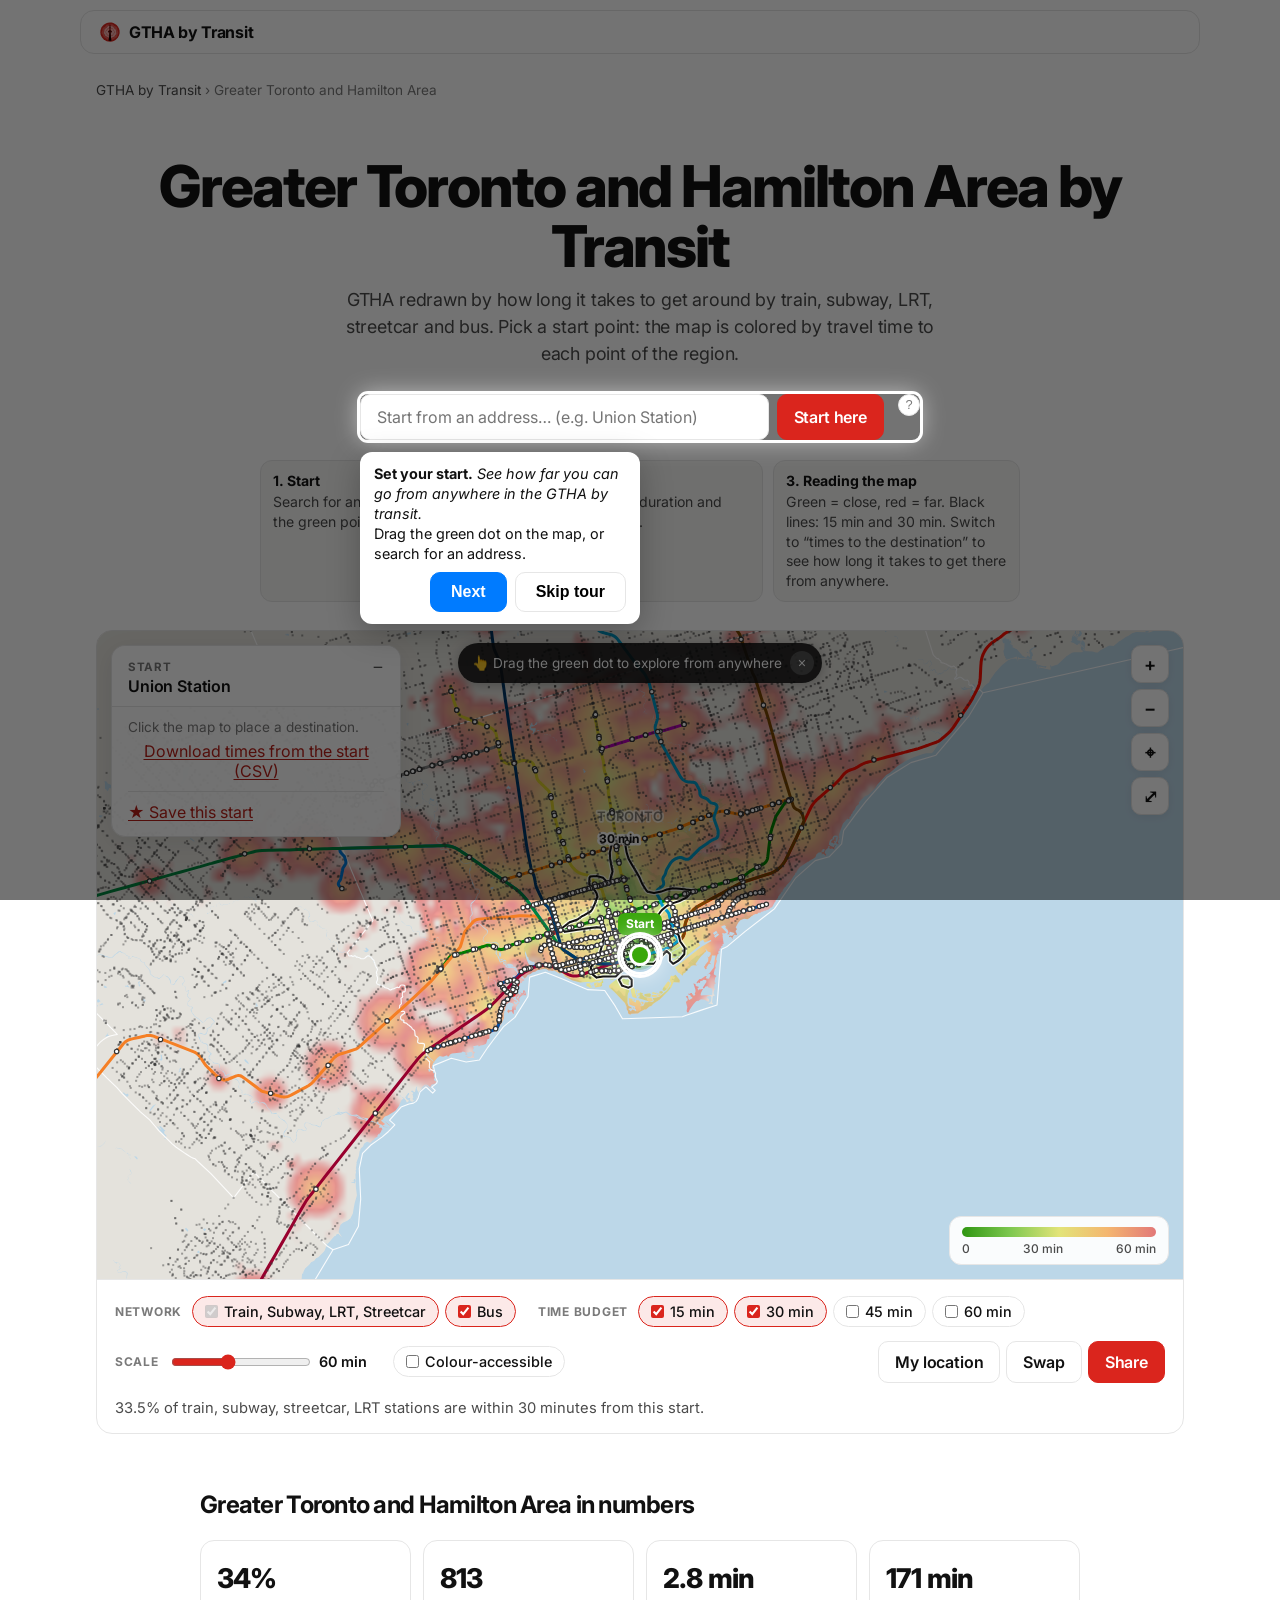
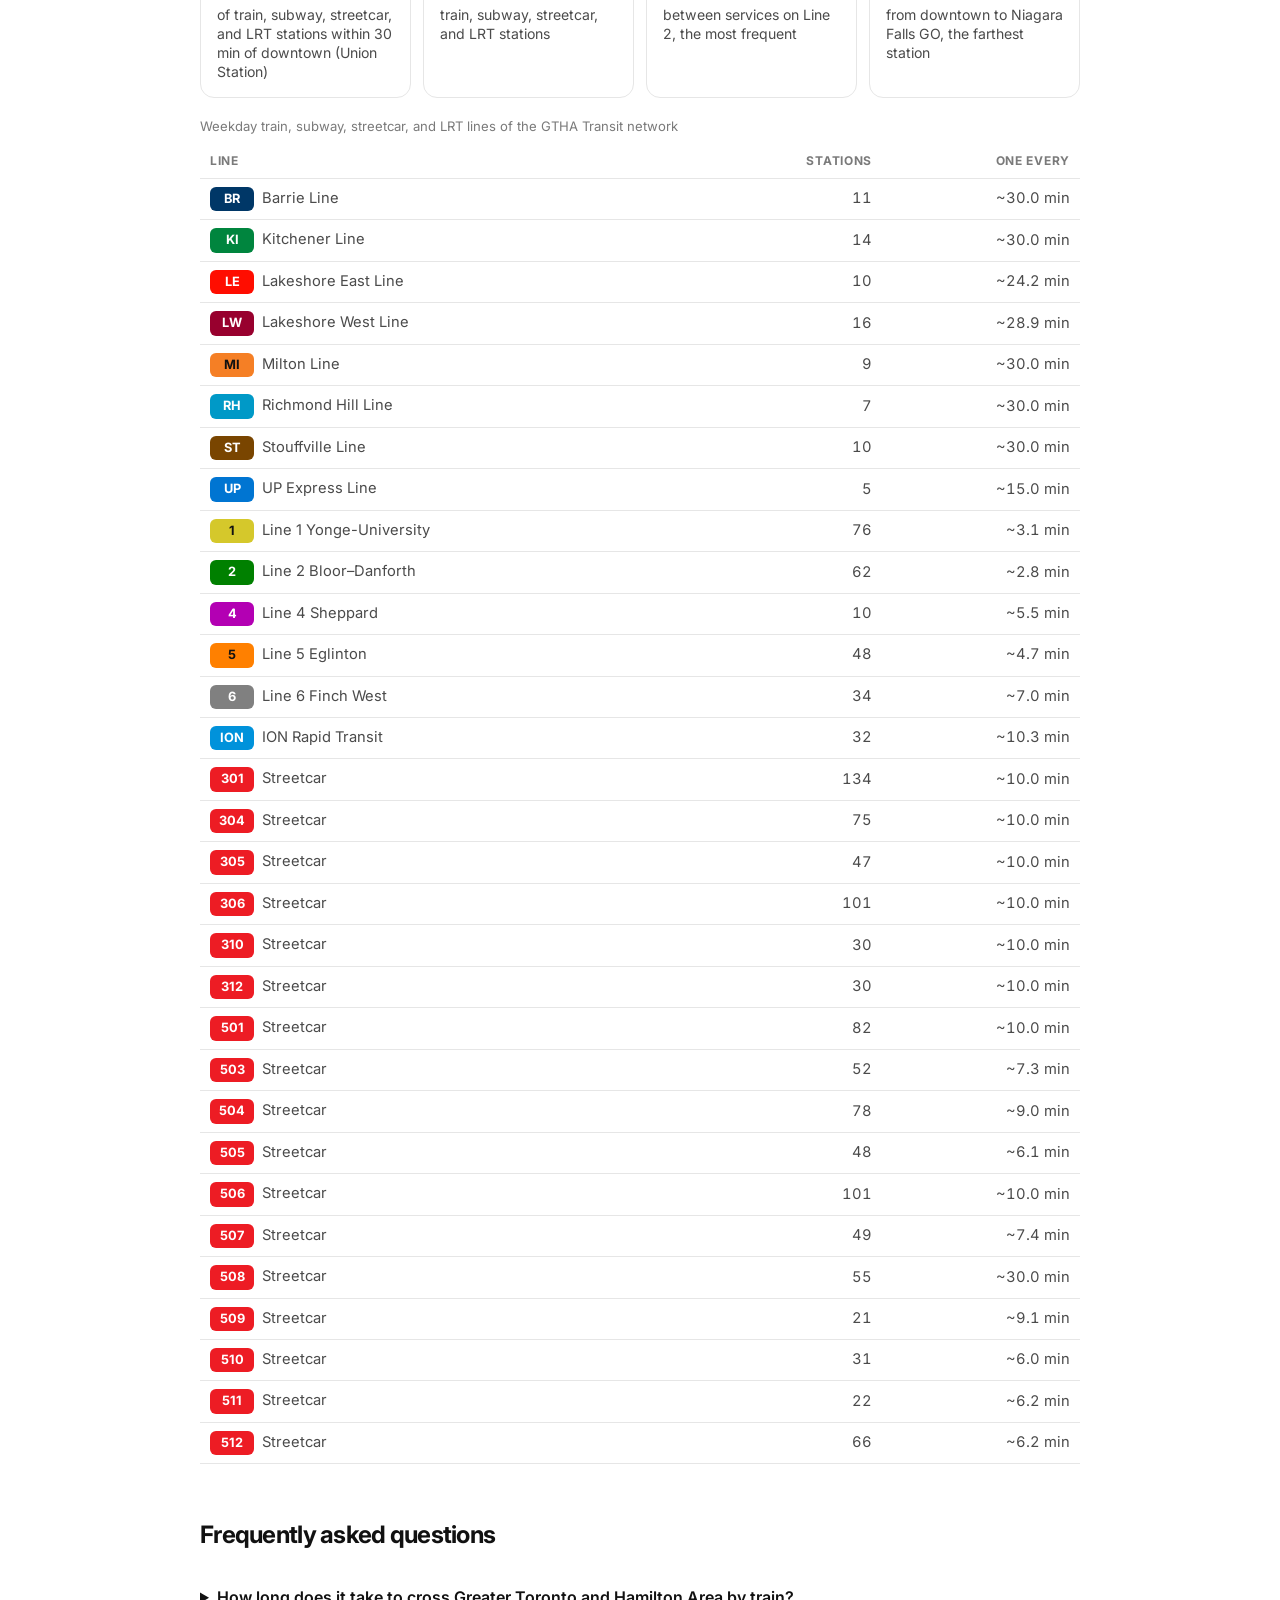
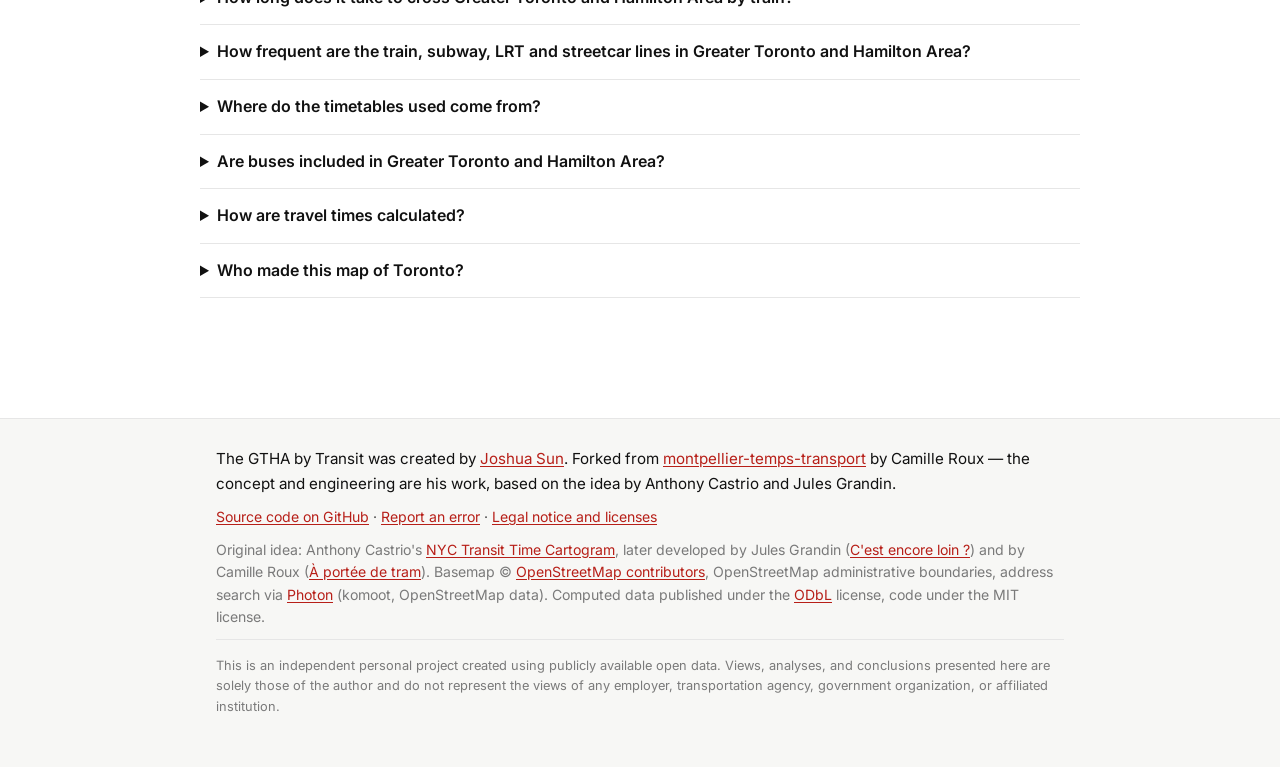
==== site/gtha/index.html @ 13aa0194 "Fix Worker: include smooth grid for isochrones" ====
<!doctype html>
<html lang="en">
  <head>
    <meta charset="utf-8" />
    <meta name="viewport" content="width=device-width, initial-scale=1" />
    <title>Greater Toronto and Hamilton Area by transit · Travel Time Map</title>
    <meta name="description" content="Transit travel-time map of Greater Toronto and Hamilton Area: pick a starting point and the whole city is colored by how long it takes to get there." />
    <link rel="canonical" href="https://zhenhuasun.github.io/gtha-transit-travel-time/gtha/" />
    <meta name="theme-color" content="#3aa70b" />
    <meta name="mobile-web-app-capable" content="yes" />
    <meta name="apple-mobile-web-app-capable" content="yes" />
    <meta name="apple-mobile-web-app-status-bar-style" content="default" />
    <link rel="icon" href="../favicon.svg" type="image/svg+xml" />
    <link rel="icon" href="../favicon-32.png" type="image/png" sizes="32x32" />
    <link rel="apple-touch-icon" href="../apple-touch-icon.png" />
    <meta name="author" content="zhenhuasun" />
    <link rel="author" href="https://github.com/zhenhuasun" />
    <meta property="og:type" content="website" />
    <meta property="og:locale" content="en_US" />
    <meta property="og:site_name" content="GTHA by Transit" />
    <meta property="og:title" content="Greater Toronto and Hamilton Area by Transit" />
    <meta property="og:description" content="Transit travel-time map of Greater Toronto and Hamilton Area: pick a starting point and the whole city is colored by how long it takes to get there." />
    <meta property="og:url" content="https://zhenhuasun.github.io/gtha-transit-travel-time/gtha/" />
    <meta property="article:author" content="https://github.com/zhenhuasun" />
    <meta property="article:published_time" content="2026-10-12T08:00:00+02:00" />
    <meta name="twitter:card" content="summary_large_image" />
    <meta name="twitter:title" content="Greater Toronto and Hamilton Area by Transit" />
    <meta name="twitter:description" content="Transit travel-time map of Greater Toronto and Hamilton Area: pick a starting point and the whole city is colored by how long it takes to get there." />
    <script type="application/ld+json">
    {
      "@context": "https://schema.org",
      "@graph": [
        {
          "@type": "WebApplication",
          "name": "Greater Toronto and Hamilton Area by Transit",
          "url": "https://zhenhuasun.github.io/gtha-transit-travel-time/gtha/",
          "description": "Transit travel-time map of Greater Toronto and Hamilton Area: pick a starting point and the whole city is colored by how long it takes to get there.",
          "inLanguage": "en",
          "applicationCategory": "TravelApplication",
          "operatingSystem": "Web",
          "isAccessibleForFree": true,
          "author": {
            "@id": "https://github.com/zhenhuasun#me"
          },
          "spatialCoverage": {
            "@type": "Place",
            "name": "Greater Toronto and Hamilton Area"
          },
          "isBasedOn": [
            "https://castrio.me/nyc/",
            "https://julesgrandin.github.io/paris-temps-transport/"
          ],
          "datePublished": "2026-10-12",
          "dateModified": "2026-10-13"
        },
        {
          "@type": "BreadcrumbList",
          "itemListElement": [
            {
              "@type": "ListItem",
              "position": 1,
              "name": "GTHA by Transit",
              "item": "https://zhenhuasun.github.io/gtha-transit-travel-time/"
            },
            {
              "@type": "ListItem",
              "position": 2,
              "name": "Greater Toronto and Hamilton Area",
              "item": "https://zhenhuasun.github.io/gtha-transit-travel-time/gtha/"
            }
          ]
        },
        {
          "@type": "FAQPage",
          "mainEntity": [
            {
              "@type": "Question",
              "name": "How long does it take to cross Greater Toronto and Hamilton Area by transit?",
              "acceptedAnswer": {
                "@type": "Answer",
                "text": "From downtown (Union Station), 8% of train, subway, streetcar and LRT stations are within 15 minutes and 34% within 30 minutes, walking and waiting included. The farthest, Niagara Falls GO, is about 171 minutes away."
              }
            },
            {
              "@type": "Question",
              "name": "How frequent are the train, subway, streetcar and LRT lines in Greater Toronto and Hamilton Area?",
              "acceptedAnswer": {
                "@type": "Answer",
                "text": "On a weekday during the day, the average interval between two services is Line 1 Yonge-University: 3.1 min, Line 2 Bloor-Danforth: 2.8 min, Line 4 Sheppard: 5.5 min, Line 5 Eglinton: 4.7 min, Line 6 Finch West: 7 min, streetcar 301: 10 min, streetcar 304: 10 min, streetcar 305: 10 min, streetcar 306: 10 min, streetcar 310: 10 min, streetcar 312: 10 min, streetcar 501: 10 min, streetcar 503: 7.3 min, streetcar 504: 9 min, streetcar 505: 6.1 min, streetcar 506: 10 min, streetcar 507: 7.4 min, streetcar 508: 30 min, streetcar 509: 9.1 min, streetcar 510: 6 min, streetcar 511: 6.2 min, streetcar 512: 6.2 min. The most frequent line is Line 2 Bloor–Danforth, with a service about every 2.8 minutes."
              }
            },
            {
              "@type": "Question",
              "name": "Where do the timetables used come from?",
              "acceptedAnswer": {
                "@type": "Answer",
                "text": "From the scheduled timetables published by the GO Transit and other municipal transit network (GTFS format), downloaded on October 20, 2026. Travel times are for October 20, 2026, between 7 a.m. and 8 p.m."
              }
            },
            {
              "@type": "Question",
              "name": "Are buses included in Greater Toronto and Hamilton Area?",
              "acceptedAnswer": {
                "@type": "Answer",
                "text": "Yes, optionall. Waiting time at infrequent bus stops is capped at 15 minutes."
              }
            },
            {
              "@type": "Question",
              "name": "How are travel times calculated?",
              "acceptedAnswer": {
                "@type": "Answer",
                "text": "For each trip: walk to the stop at 4.5 km/h, waiting time equal to half the interval between two services, scheduled time between stops, transfers with 1.5 minutes of walking, plus 1 minute to reach the subway platform. No real-time data or disruptions."
              }
            },
            {
              "@type": "Question",
              "name": "Who made this map of Greater Toronto and Hamilton Area?",
              "acceptedAnswer": {
                "@type": "Answer",
                "text": "The GTHA by Transit is done by Joshua Sun. The idea comes from Anthony Castrio's NYC Transit Time Cartogram, later adapted to Paris by Jules Grandin (\"C'est encore loin ?\"), then extended by Camille Roux — the concept and engineering are his work. The code is open on GitHub."
              }
            }
          ]
        },
        {
          "@type": "Person",
          "@id": "https://github.com/zhenhuasun#me",
          "name": "zhenhuasun",
          "url": "https://github.com/zhenhuasun",
          "sameAs": [
            "https://github.com/zhenhuasun"
          ]
        }
      ]
    }
    </script>
    <link rel="preconnect" href="https://fonts.bunny.net" />
    <link rel="stylesheet" href="https://fonts.bunny.net/css?family=inter:400,500,600,700,800" />
    <link rel="stylesheet" href="../styles.css?v=d7b95465" />
  </head>
  <body>
    <script id="city-config" type="application/json">{"slug": "gtha", "name": "Greater Toronto and Hamilton Area", "dataVersion": "b46167c0", "dataBytes": 22379148, "defaultFrom": {"label": "Union Station", "lat": 43.6452, "lon": -79.3806}, "defaultBus": true, "defaultMaxMinutes": 60, "railNoun": "train", "railStations": "train, subway, streetcar, LRT stations", "busNoun": "bus", "geocoder": "photon", "searchBbox": [42.83, -81.36, 44.52, -78.06]}</script>
    <header class="topbar">
      <nav class="topbar-inner" aria-label="Main navigation">
        <a class="brand" href="../"><img src="../favicon.svg" width="22" height="22" alt="" /> GTHA by Transit</a>
      </nav>
    </header>

    <main class="page">
      <nav class="breadcrumb" aria-label="Breadcrumb">
        <a href="../">GTHA by Transit</a> <span aria-hidden="true">›</span> <span aria-current="page">Greater Toronto and Hamilton Area</span>
      </nav>

      <section class="hero">
        <h1>Greater Toronto and Hamilton Area by Transit</h1>
        <p class="lede">
          GTHA redrawn by how long it takes to get around by train, subway, LRT, streetcar and bus. Pick a start point: the map is
          colored by travel time to each point of the region.
        </p>
        <form id="searchForm" class="search" role="search" autocomplete="off">
          <label class="visually-hidden" for="searchInput">Start address</label>
          <input id="searchInput" type="search" placeholder="Start from an address… (e.g. Union Station)" />
          <button type="submit" class="button primary">Start here</button><button type="button" id="onboardingHelp" class="onboarding-help" aria-label="Show tutorial">?</button>
          <ul id="searchResults" class="search-results" hidden></ul>
        </form>
        <ol class="steps" aria-label="How to use">
          <li><strong>1. Start</strong> Search for an address or drag the green point.</li>
          <li><strong>2. Destination</strong> Click anywhere: duration and detailed itinerary.</li>
          <li><strong>3. Reading the map</strong> Green = close, red = far. <span id="isoLineDesc">Black lines: 15 min and 30 min.</span> Switch to “times to the destination” to see how long it takes to get there from anywhere.</li>
        </ol>
      </section>

      <section class="map-card" aria-label="Travel-time map">
        <noscript>
          <p class="noscript">
            This interactive map needs JavaScript to compute travel times. Enable it to use the map.
          </p>
        </noscript>
        <div id="mapStage" class="map-stage">
          <div id="firstHint" class="first-hint" hidden>
            <span>👆 Drag the green dot to explore from anywhere</span>
            <button id="firstHintClose" type="button" aria-label="Dismiss">×</button>
          </div>
          <canvas id="mapCanvas"></canvas>

          <aside id="tripPanel" class="trip-panel" aria-live="polite" data-sheet="half">
            <div id="sheetHandle" class="sheet-handle" aria-hidden="true"><span></span></div>
            <div class="panel-sticky-head">
              <button id="panelCollapse" type="button" class="panel-collapse" aria-label="Hide panel">−</button>
              <p class="trip-eyebrow">Start</p>
              <p id="tripFrom" class="trip-from">Loading the network…</p>
              <div id="tripDestHead" hidden>
                <div class="trip-row">
                  <p class="trip-eyebrow">Destination</p>
                  <button id="removeTo" type="button" class="link-button">Remove</button>
                </div>
                <p id="tripTo" class="trip-to"></p>
                <p id="tripDuration" class="trip-duration"></p>
              </div>
            </div>
            <div id="loadProgress" class="load-progress" hidden>
              <div class="load-bar" role="progressbar" aria-label="Loading network data"><div id="loadBarFill" class="load-bar-fill"></div></div>
              <p id="loadLabel" class="load-label"></p>
            </div>
            <div id="tripStepsWrap" hidden>
              <ol id="tripSteps" class="trip-steps"></ol>
              <div id="heatFrom" class="segmented" role="group" aria-label="Travel time direction">
                <span>Show</span>
                <button type="button" data-source="from" aria-pressed="true">times from the start</button>
                <button type="button" data-source="to" aria-pressed="false">times to the destination</button>
              </div>
            </div>
            <p id="tripHint" class="trip-hint">Click the map to place a destination.</p>
            <button id="downloadCsv" type="button" class="link-button download-csv">Download times from the start (CSV)</button>
            <div id="placesSection" class="places-section">
              <div id="placesRow" class="places-row" hidden></div>
              <div class="places-actions">
                <button id="savePlace" type="button" class="link-button">★ Save this start</button>
                <!-- Compare offline 2026-10-16: <button id="comparePlaces" type="button" class="link-button" hidden>⇄ Compare</button> -->
              </div>
              <div id="compareRow" class="compare-row" hidden>
                <p class="compare-hint">Tap two places to compare travel time to the destination.</p>
                <div id="compareResult" class="compare-result" hidden></div>
                <button id="compareCancel" type="button" class="link-button">× Cancel</button>
              </div>
              <div id="placeNameRow" class="place-name-row" hidden>
                <input id="placeNameInput" type="text" maxlength="24" placeholder="Name this place" aria-label="Place name" />
                <button id="placeNameOk" type="button" class="mini-button" aria-label="Save place">✓</button>
                <button id="placeNameCancel" type="button" class="mini-button" aria-label="Cancel">✕</button>
              </div>
            </div>
          </aside>

          <button id="panelExpand" type="button" class="panel-expand" aria-label="Show panel" hidden>☰</button>
          <div class="map-buttons">
            <button id="zoomIn" type="button" class="icon-button" aria-label="Zoom in">+</button>
            <button id="zoomOut" type="button" class="icon-button" aria-label="Zoom out">−</button>
            <button id="recenter" type="button" class="icon-button" aria-label="Recenter the map">⌖</button>
            <button id="fullscreen" type="button" class="icon-button" aria-label="Fullscreen">⤢</button>
          </div>

          <div class="legend" aria-hidden="true">
            <div id="legendBar" class="legend-bar"></div>
            <div class="legend-labels"><span>0</span><span id="legendMid"></span><span id="legendMax"></span></div>
          </div>
        </div>

        <div class="controls">
          <div class="control-group">
            <span class="control-label">Network</span>
            <label class="pill-toggle"><input type="checkbox" checked disabled /> Train, Subway, LRT, Streetcar</label>
            <label class="pill-toggle"><input id="busToggle" type="checkbox" checked /> Bus</label>
          </div>
          <div id="isoToggles" class="control-group">
            <span class="control-label">Time Budget</span>
            <label class="pill-toggle"><input type="checkbox" value="15" checked /> 15 min</label>
            <label class="pill-toggle"><input type="checkbox" value="30" checked /> 30 min</label>
            <label class="pill-toggle"><input type="checkbox" value="45" /> 45 min</label>
            <label class="pill-toggle"><input type="checkbox" value="60" /> 60 min</label>
          </div>
          <div class="control-group">
            <label class="control-label" for="maxRange">Scale</label>
            <input id="maxRange" type="range" min="20" max="120" step="5" value="60" />
            <output id="maxValue" for="maxRange">60 min</output>
          </div>
          <div class="control-group">
            <label class="pill-toggle"><input id="colorblindToggle" type="checkbox" /> Colour-accessible</label>
          </div>
          <div class="control-group actions">
            <button id="locate" type="button" class="button">My location</button>
            <button id="swap" type="button" class="button">Swap</button>
            <button id="share" type="button" class="button primary">Share</button>
          </div>
        </div>
        <p id="reach" class="reach"></p>
      </section>

      <section class="section" aria-labelledby="stats-title">
        <h2 id="stats-title">Greater Toronto and Hamilton Area in numbers</h2>
        <div class="stat-grid">
          <div class="stat"><strong>34%</strong><span>of train, subway, streetcar, and LRT stations within 30 min of downtown (Union Station)</span></div>
          <div class="stat"><strong>813</strong><span>train, subway, streetcar, and LRT stations</span></div>
          <div class="stat"><strong>2.8 min</strong><span>between services on Line 2, the most frequent</span></div>
          <div class="stat"><strong>171 min</strong><span>from downtown to Niagara Falls GO, the farthest station</span></div>
        </div>
        <table class="lines-table">
          <caption>Weekday train, subway, streetcar, and LRT lines of the GTHA Transit network</caption>
          <thead><tr><th scope="col">Line</th><th scope="col">Stations</th><th scope="col">One every</th></tr></thead>
          <tbody>
            
            <tr><td><span class="line-cell"><span class="line-badge" style="background:#003767;color:#fff">BR</span><span class="line-name">Barrie Line</span></span></td><td>11</td><td>~30.0 min</td></tr>
            <tr><td><span class="line-cell"><span class="line-badge" style="background:#00853e;color:#fff">KI</span><span class="line-name">Kitchener Line</span></span></td><td>14</td><td>~30.0 min</td></tr>
            <tr><td><span class="line-cell"><span class="line-badge" style="background:#ff0d00;color:#fff">LE</span><span class="line-name">Lakeshore East Line</span></span></td><td>10</td><td>~24.2 min</td></tr>
            <tr><td><span class="line-cell"><span class="line-badge" style="background:#98002e;color:#fff">LW</span><span class="line-name">Lakeshore West Line</span></span></td><td>16</td><td>~28.9 min</td></tr>
            <tr><td><span class="line-cell"><span class="line-badge" style="background:#f57f25;color:#111">MI</span><span class="line-name">Milton Line</span></span></td><td>9</td><td>~30.0 min</td></tr>
            <tr><td><span class="line-cell"><span class="line-badge" style="background:#0099c7;color:#fff">RH</span><span class="line-name">Richmond Hill Line</span></span></td><td>7</td><td>~30.0 min</td></tr>
            <tr><td><span class="line-cell"><span class="line-badge" style="background:#794500;color:#fff">ST</span><span class="line-name">Stouffville Line</span></span></td><td>10</td><td>~30.0 min</td></tr>
            <tr><td><span class="line-cell"><span class="line-badge" style="background:#0075D2;color:#fff">UP</span><span class="line-name">UP Express Line</span></span></td><td>5</td><td>~15.0 min</td></tr>
            <tr><td><span class="line-cell"><span class="line-badge" style="background:#D5C82B;color:#111">1</span><span class="line-name">Line 1 Yonge-University</span></span></td><td>76</td><td>~3.1 min</td></tr>
            <tr><td><span class="line-cell"><span class="line-badge" style="background:#008000;color:#fff">2</span><span class="line-name">Line 2 Bloor–Danforth</span></span></td><td>62</td><td>~2.8 min</td></tr>
            <tr><td><span class="line-cell"><span class="line-badge" style="background:#B300B3;color:#fff">4</span><span class="line-name">Line 4 Sheppard</span></span></td><td>10</td><td>~5.5 min</td></tr>
            <tr><td><span class="line-cell"><span class="line-badge" style="background:#FF8000;color:#111">5</span><span class="line-name">Line 5 Eglinton</span></span></td><td>48</td><td>~4.7 min</td></tr>
            <tr><td><span class="line-cell"><span class="line-badge" style="background:#808080;color:#fff">6</span><span class="line-name">Line 6 Finch West</span></span></td><td>34</td><td>~7.0 min</td></tr>
            <tr><td><span class="line-cell"><span class="line-badge" style="background:#0092DB;color:#fff">ION</span><span class="line-name">ION Rapid Transit</span></span></td><td>32</td><td>~10.3 min</td></tr>
            <tr><td><span class="line-cell"><span class="line-badge" style="background:#ED1C24;color:#fff">301</span><span class="line-name">Streetcar</span></span></td><td>134</td><td>~10.0 min</td></tr>
            <tr><td><span class="line-cell"><span class="line-badge" style="background:#ED1C24;color:#fff">304</span><span class="line-name">Streetcar</span></span></td><td>75</td><td>~10.0 min</td></tr>
            <tr><td><span class="line-cell"><span class="line-badge" style="background:#ED1C24;color:#fff">305</span><span class="line-name">Streetcar</span></span></td><td>47</td><td>~10.0 min</td></tr>
            <tr><td><span class="line-cell"><span class="line-badge" style="background:#ED1C24;color:#fff">306</span><span class="line-name">Streetcar</span></span></td><td>101</td><td>~10.0 min</td></tr>
            <tr><td><span class="line-cell"><span class="line-badge" style="background:#ED1C24;color:#fff">310</span><span class="line-name">Streetcar</span></span></td><td>30</td><td>~10.0 min</td></tr>
            <tr><td><span class="line-cell"><span class="line-badge" style="background:#ED1C24;color:#fff">312</span><span class="line-name">Streetcar</span></span></td><td>30</td><td>~10.0 min</td></tr>
            <tr><td><span class="line-cell"><span class="line-badge" style="background:#ED1C24;color:#fff">501</span><span class="line-name">Streetcar</span></span></td><td>82</td><td>~10.0 min</td></tr>
            <tr><td><span class="line-cell"><span class="line-badge" style="background:#ED1C24;color:#fff">503</span><span class="line-name">Streetcar</span></span></td><td>52</td><td>~7.3 min</td></tr>
            <tr><td><span class="line-cell"><span class="line-badge" style="background:#ED1C24;color:#fff">504</span><span class="line-name">Streetcar</span></span></td><td>78</td><td>~9.0 min</td></tr>
            <tr><td><span class="line-cell"><span class="line-badge" style="background:#ED1C24;color:#fff">505</span><span class="line-name">Streetcar</span></span></td><td>48</td><td>~6.1 min</td></tr>
            <tr><td><span class="line-cell"><span class="line-badge" style="background:#ED1C24;color:#fff">506</span><span class="line-name">Streetcar</span></span></td><td>101</td><td>~10.0 min</td></tr>
            <tr><td><span class="line-cell"><span class="line-badge" style="background:#ED1C24;color:#fff">507</span><span class="line-name">Streetcar</span></span></td><td>49</td><td>~7.4 min</td></tr>
            <tr><td><span class="line-cell"><span class="line-badge" style="background:#ED1C24;color:#fff">508</span><span class="line-name">Streetcar</span></span></td><td>55</td><td>~30.0 min</td></tr>
            <tr><td><span class="line-cell"><span class="line-badge" style="background:#ED1C24;color:#fff">509</span><span class="line-name">Streetcar</span></span></td><td>21</td><td>~9.1 min</td></tr>
            <tr><td><span class="line-cell"><span class="line-badge" style="background:#ED1C24;color:#fff">510</span><span class="line-name">Streetcar</span></span></td><td>31</td><td>~6.0 min</td></tr>
            <tr><td><span class="line-cell"><span class="line-badge" style="background:#ED1C24;color:#fff">511</span><span class="line-name">Streetcar</span></span></td><td>22</td><td>~6.2 min</td></tr>
            <tr><td><span class="line-cell"><span class="line-badge" style="background:#ED1C24;color:#fff">512</span><span class="line-name">Streetcar</span></span></td><td>66</td><td>~6.2 min</td></tr>
          
          </tbody>
        </table>
      </section>

      <section class="section" aria-labelledby="faq-title">
        <h2 id="faq-title">Frequently asked questions</h2>
        <details class="faq"><summary>How long does it take to cross Greater Toronto and Hamilton Area by train?</summary><p>From downtown (Union Station), 8% of train, subway, LRT and streetcar stations are within 15 minutes and 34% within 30 minutes, walking and waiting included. The farthest, Niagara Falls GO, is about 171 minutes away.</p></details>
        <details class="faq"><summary>How frequent are the train, subway, LRT and streetcar lines in Greater Toronto and Hamilton Area?</summary><p>On a weekday during the day, the average interval between two services is Line 1 Yonge-University: 3.1 min, Line 2 Bloor-Danforth: 2.8 min, Line 4 Sheppard: 5.5 min, Barrie Line: 30 min, Kitchener Line: 30 min, Lakeshore East Line: 24.2 min, Lakeshore West Line: 28.9 min, Milton Line: 30 min, Richmond Hill Line: 30 min, Stouffville Line: 30 min, UP Express Line: 15 min, Line 5 Eglinton: 4.7 min, Line 6 Finch West: 7 min, ION light rail: 10.3 min, Streetcar 301: 10 min, Streetcar 304: 10 min, Streetcar 305: 10 min, Streetcar 306: 10 min, Streetcar 310: 10 min, Streetcar 312: 10 min, Streetcar 501: 10 min, Streetcar 503: 7.3 min, Streetcar 504: 9 min, Streetcar 505: 6.1 min, Streetcar 506: 10 min, Streetcar 507: 7.4 min, Streetcar 508: 30 min, Streetcar 509: 9.1 min, Streetcar 510: 6 min, Streetcar 511: 6.2 min, Streetcar 512: 6.2 min. The most frequent line is 2, with a service about every 2.8 minutes.</p></details>
        <details class="faq"><summary>Where do the timetables used come from?</summary><p>From the scheduled timetables published by the GO Transit network (GTFS format, Metrolinx Open Data Licence), downloaded on 15 October 2026. Travel times are for Tuesday 20 October 2026, between 7 a.m. and 8 p.m.</p></details>
        <details class="faq"><summary>Are buses included in Greater Toronto and Hamilton Area?</summary><p>Yes, optionally. Waiting time at infrequent bus stops is capped at 15 minutes.</p></details>
        <details class="faq"><summary>How are travel times calculated?</summary><p>For each trip: walk to the stop at 4.5 km/h, waiting time equal to half the interval between two services, scheduled time between stops, transfers with 1.5 minutes of walking, plus 1 minute to reach the subway platform. No real-time data or disruptions.</p></details>
        <details class="faq"><summary>Who made this map of Toronto?</summary>
          <p>The GTHA by Transit was created by <a href="https://github.com/zhenhuasun">Joshua Sun</a>, using TTC schedules.
            The code is open on <a href="https://github.com/zhenhuasun/gtha-transit-travel-time">GitHub</a>.
            The idea comes from <a href="https://castrio.me/nyc/">NYC Transit Time Cartogram</a> by Anthony Castrio, 
            later adapted to Paris by Jules Grandin (<a href="https://julesgrandin.github.io/paris-temps-transport/">C'est encore loin&nbsp;?</a>), 
            then extended by <a href="https://github.com/camilleroux/montpellier-temps-transport">Camille Roux</a> — the concept and engineering are his work.  
          </p>
        </details>
      </section>
    </main>

    <footer class="site-footer">
      <div class="footer-inner">
        <p class="footer-author">
          The GTHA by Transit was created by <a href="https://github.com/zhenhuasun">Joshua Sun</a>. 
          Forked from <a href="https://github.com/camilleroux/montpellier-temps-transport">montpellier-temps-transport</a>
          by Camille Roux — the concept and engineering are his work, based on the idea by Anthony Castrio and Jules Grandin. 
        </p>
        <p class="footer-links">
          <a href="https://github.com/zhenhuasun/gtha-transit-travel-time" rel="noopener">Source code on GitHub</a> ·
          <a href="https://github.com/zhenhuasun/gtha-transit-travel-time/issues" rel="noopener">Report an error</a> ·
          <a href="../mentions-legales/">Legal notice and licenses</a>
        </p>
        <p class="footer-credits">
          Original idea: Anthony Castrio's <a href="https://castrio.me/nyc/">NYC Transit Time Cartogram</a>,
          later developed by Jules Grandin
          (<a href="https://julesgrandin.github.io/paris-temps-transport/">C'est encore loin&nbsp;?</a>)
          and by Camille Roux
          (<a href="https://tram.camilleroux.com/">À portée de tram</a>).
          Basemap © <a href="https://www.openstreetmap.org/copyright">OpenStreetMap contributors</a>,
          OpenStreetMap administrative boundaries, address search via
          <a href="https://photon.komoot.io/">Photon</a> (komoot, OpenStreetMap data).
          Computed data published under the <a href="https://opendatacommons.org/licenses/odbl/1-0/">ODbL</a> license, code under the MIT license.
        </p>
        <p class="footer-disclaimer">
          This is an independent personal project created using publicly available open data. 
          Views, analyses, and conclusions presented here are solely those of the author 
          and do not represent the views of any employer, transportation agency, government organization, or affiliated institution.
        </p>
      </div>
    </footer>

    <div id="toast" class="toast" role="status" hidden></div>
    <script type="module" src="../app.js?v=fdd1e3d0"></script>
    <script>
      // Cache the 52 MB network data for instant repeat visits.
      if ("serviceWorker" in navigator) {
        window.addEventListener("load", function () {
          navigator.serviceWorker.register("../sw.js").catch(function () {});
        });
      }
    </script>
  </body>
</html>
---- site/styles.css ----
:root {
  --green: #3aa70b;
  --green-strong: #2f8a08;
  --green-soft: #eaf6e3;
  --ttc-red: #DA251D;
  --ttc-red-strong: #B71F18;
  --ttc-red-soft: #FCE9E8;
  --ink: #111111;
  --ink-soft: #4b4b4b;
  --muted: #7a7a7a;
  --line: #e6e6e6;
  --surface: #ffffff;
  --surface-alt: #f7f7f5;
  --radius: 16px;
  --shadow: 0 6px 24px rgba(0, 0, 0, 0.08);
  font-family: "Inter", -apple-system, BlinkMacSystemFont, "Segoe UI", Roboto, sans-serif;
  color: var(--ink);
  background: var(--surface);
}

* {
  box-sizing: border-box;
}

body {
  margin: 0;
  background: var(--surface);
  -webkit-font-smoothing: antialiased;
}

a {
  color: var(--ttc-red-strong);
  text-underline-offset: 2px;
}

.visually-hidden {
  position: absolute;
  width: 1px;
  height: 1px;
  overflow: hidden;
  clip: rect(0 0 0 0);
}

/* --- Top bar ------------------------------------------------------------ */

.topbar {
  position: sticky;
  top: 0;
  z-index: 20;
  padding: 10px 16px;
}

.topbar-inner {
  max-width: 1120px;
  margin: 0 auto;
  display: flex;
  align-items: center;
  justify-content: space-between;
  gap: 12px;
  padding: 10px 18px;
  border: 1px solid var(--line);
  border-radius: 14px;
  background: rgba(255, 255, 255, 0.86);
  backdrop-filter: blur(12px);
  -webkit-backdrop-filter: blur(12px);
}

.brand {
  display: inline-flex;
  align-items: center;
  gap: 8px;
  color: var(--ink);
  font-weight: 700;
  text-decoration: none;
  letter-spacing: -0.02em;
}

.brand img {
  border-radius: 6px;
}

.topbar-links {
  display: flex;
  align-items: center;
  gap: 16px;
}

.topbar-link {
  color: var(--ink-soft);
  font-weight: 500;
  font-size: 0.95rem;
  text-decoration: none;
}

.topbar-link:hover {
  color: var(--ink);
}

/* --- Hero --------------------------------------------------------------- */

.page {
  max-width: 1120px;
  margin: 0 auto;
  padding: 0 16px 56px;
}

.hero {
  display: flex;
  flex-direction: column;
  align-items: center;
  text-align: center;
  padding: 40px 0 28px;
}

.chip {
  display: inline-flex;
  align-items: center;
  gap: 6px;
  padding: 5px 12px;
  border: 1px solid var(--line);
  border-radius: 999px;
  font-size: 0.88rem;
  font-weight: 500;
}

.city-switch {
  display: flex;
  flex-wrap: wrap;
  justify-content: center;
  gap: 6px;
}

.hero .city-switch {
  margin-top: 18px;
}

.city-switch a.chip {
  color: var(--ink-soft);
  text-decoration: none;
}

.city-switch a.chip:hover {
  border-color: #cfcfcf;
  color: var(--ink);
}

/* Changer de ville : nom cliquable dans le titre + panneau */

.city-trigger {
  display: inline-flex;
  align-items: center;
  gap: 0.12em;
  padding: 0 0.08em;
  border: 0;
  border-radius: 0.18em;
  background: none;
  color: inherit;
  font: inherit;
  letter-spacing: inherit;
  text-decoration: underline dashed var(--ttc-red);
  text-decoration-thickness: 0.06em;
  text-underline-offset: 0.14em;
  cursor: pointer;
  transition: background 0.15s;
}

.city-trigger:hover,
.city-trigger[aria-expanded="true"] {
  background: var(--ttc-red-strong);
}

.city-trigger svg {
  width: 0.5em;
  height: 0.5em;
  margin-top: 0.08em;
  fill: none;
  stroke: var(--ttc-red);
  stroke-width: 2.6;
  stroke-linecap: round;
  stroke-linejoin: round;
}

.hero {
  position: relative;
}

.city-panel {
  position: absolute;
  top: 128px;
  left: 50%;
  z-index: 25;
  width: min(720px, calc(100vw - 32px));
  max-height: min(520px, 70vh);
  overflow: auto;
  transform: translateX(-50%);
  padding: 14px;
  border: 1px solid var(--line);
  border-radius: 18px;
  background: var(--surface);
  box-shadow: 0 18px 50px rgba(0, 0, 0, 0.18);
  text-align: left;
}

.city-panel-head {
  position: sticky;
  top: -14px;
  display: flex;
  gap: 8px;
  margin: -14px -14px 10px;
  padding: 14px;
  background: var(--surface);
}

.city-panel-head input {
  flex: 1;
  min-width: 0;
  padding: 11px 14px;
  border: 1px solid var(--line);
  border-radius: 10px;
  font: inherit;
  font-size: 1rem;
}

.city-panel-head input:focus {
  outline: 2px solid var(--ttc-red);
  outline-offset: 1px;
  border-color: transparent;
}

.city-panel-list {
  display: grid;
  grid-template-columns: repeat(auto-fill, minmax(200px, 1fr));
  gap: 8px;
}

.city-item {
  display: flex;
  align-items: center;
  gap: 10px;
  padding: 6px;
  border: 1px solid transparent;
  border-radius: 12px;
  color: var(--ink);
  text-decoration: none;
}

.city-item[hidden] {
  display: none;
}

.city-item:hover,
.city-item:focus-visible {
  border-color: var(--line);
  background: var(--surface-alt);
}

.city-item.current {
  border-color: var(--ttc-red);
  background: var(--ttc-red-soft);
}

.city-item img {
  flex: none;
  width: 72px;
  height: 46px;
  border-radius: 8px;
  object-fit: cover;
  object-position: center 65%;
  background: var(--surface-alt);
}

.city-item strong {
  display: block;
  font-size: 0.98rem;
  letter-spacing: -0.01em;
}

.city-item small {
  display: block;
  color: var(--muted);
  font-size: 0.8rem;
}

@media (max-width: 720px) {
  /* Sur mobile, le panneau monte du bas de l'écran. */
  .city-panel {
    position: fixed;
    top: auto;
    bottom: 0;
    left: 0;
    width: 100%;
    max-height: 78vh;
    transform: none;
    border-radius: 18px 18px 0 0;
    padding-bottom: calc(14px + env(safe-area-inset-bottom));
  }

  .city-panel-list {
    grid-template-columns: 1fr;
  }
}

.chip.active {
  border-color: var(--ttc-red);
  background: var(--ttc-red-soft);
}

h1 {
  margin: 18px 0 10px;
  font-size: clamp(2.2rem, 6vw, 3.6rem);
  font-weight: 800;
  letter-spacing: -0.035em;
  line-height: 1.05;
}

.lede {
  max-width: 620px;
  margin: 0;
  color: var(--ink-soft);
  font-size: 1.12rem;
  line-height: 1.5;
  letter-spacing: -0.01em;
}

.original-map {
  max-width: 620px;
  margin: 18px auto 0;
  text-align: left;
  padding: 12px 16px;
  border-left: 4px solid var(--ttc-red);
  border-radius: 0 12px 12px 0;
  background: var(--ttc-red-soft);
  color: var(--ink-soft);
  font-size: 0.98rem;
  line-height: 1.5;
}

.original-map p {
  margin: 0;
}

.original-map strong {
  color: var(--ink);
}

.search {
  position: relative;
  display: flex;
  gap: 8px;
  width: min(560px, 100%);
  margin-top: 26px;
}

.search input {
  flex: 1;
  min-width: 0;
  padding: 12px 16px;
  border: 1px solid var(--line);
  border-radius: 10px;
  font: inherit;
  font-size: 1rem;
  background: var(--surface);
}

.search input:focus {
  outline: 2px solid var(--ttc-red);
  outline-offset: 1px;
  border-color: transparent;
}

.search-results {
  position: absolute;
  top: calc(100% + 6px);
  left: 0;
  right: 0;
  z-index: 15;
  margin: 0;
  padding: 6px;
  list-style: none;
  text-align: left;
  border: 1px solid var(--line);
  border-radius: 12px;
  background: var(--surface);
  box-shadow: var(--shadow);
}

.search-results button {
  display: block;
  width: 100%;
  padding: 9px 10px;
  border: 0;
  border-radius: 8px;
  background: none;
  font: inherit;
  text-align: left;
  cursor: pointer;
}

.search-results button:hover,
.search-results button:focus-visible {
  background: var(--surface-alt);
}

.search-results small {
  display: block;
  color: var(--muted);
}

/* --- Buttons ------------------------------------------------------------ */

.button {
  padding: 10px 16px;
  border: 1px solid var(--line);
  border-radius: 10px;
  background: var(--surface);
  color: var(--ink);
  font: inherit;
  font-weight: 600;
  letter-spacing: -0.01em;
  cursor: pointer;
  white-space: nowrap;
}

.button:hover {
  border-color: #cfcfcf;
}

.button.primary {
  border-color: var(--ttc-red);
  background: var(--ttc-red);
  color: #fff;
}

.button.primary:hover {
  background: var(--ttc-red-strong);
}

.icon-button {
  width: 38px;
  height: 38px;
  border: 1px solid var(--line);
  border-radius: 10px;
  background: var(--surface);
  color: var(--ink);
  font: inherit;
  font-size: 1.15rem;
  font-weight: 600;
  line-height: 1;
  cursor: pointer;
  box-shadow: 0 2px 8px rgba(0, 0, 0, 0.06);
}

.icon-button[hidden] {
  display: none;
}

.icon-button:hover {
  background: var(--surface-alt);
}

/* --- Map card ----------------------------------------------------------- */

.map-card {
  border: 1px solid var(--line);
  border-radius: var(--radius);
  background: var(--surface);
  overflow: hidden;
}

.map-stage {
  position: relative;
  height: min(72vh, 720px);
  min-height: 420px;
  background: #f1efe9;
}

.first-hint {
  position: absolute;
  top: 12px;
  left: 50%;
  transform: translateX(-50%);
  z-index: 5;
  display: flex;
  align-items: center;
  gap: 8px;
  padding: 8px 8px 8px 14px;
  border-radius: 999px;
  background: rgba(17, 17, 17, 0.88);
  color: #fff;
  font-size: 0.85rem;
  white-space: nowrap;
  box-shadow: 0 2px 12px rgba(0, 0, 0, 0.25);
}

.first-hint[hidden] {
  display: none;
}

.first-hint button {
  border: 0;
  background: rgba(255, 255, 255, 0.18);
  color: #fff;
  width: 24px;
  height: 24px;
  border-radius: 999px;
  font-size: 0.9rem;
  line-height: 1;
  cursor: pointer;
}

.first-hint button:hover {
  background: rgba(255, 255, 255, 0.32);
}

@media (max-width: 720px) {
  .first-hint {
    top: auto;
    bottom: 14px;
    font-size: 0.8rem;
    max-width: calc(100% - 24px);
    white-space: normal;
    text-align: center;
  }
}

.map-stage:fullscreen {
  height: 100vh;
}

#mapCanvas {
  display: block;
  width: 100%;
  height: 100%;
  touch-action: none;
  cursor: crosshair;
}

#mapCanvas.panning {
  cursor: grabbing;
}

#mapCanvas.over-marker {
  cursor: grab;
}

.noscript {
  margin: 0;
  padding: 16px 18px;
  border-bottom: 1px solid var(--line);
  background: var(--ttc-red-soft);
  font-weight: 500;
}

.trip-panel {
  position: absolute;
  top: 14px;
  left: 14px;
  width: 290px;
  max-height: calc(100% - 28px);
  overflow: auto;
  padding: 14px 16px;
  border: 1px solid var(--line);
  border-radius: 14px;
  background: rgba(255, 255, 255, 0.95);
  box-shadow: var(--shadow);
}

.sheet-handle {
  display: none;
}

/* Sticky trip header: Start/Destination stay visible while the itinerary scrolls. */
.panel-sticky-head {
  position: sticky;
  top: -14px;
  z-index: 5;
  margin: -14px -16px 12px;
  padding: 14px 16px 10px;
  background: #fff;
  border-bottom: 1px solid var(--line);
}

.panel-collapse {
  position: absolute;
  top: 8px;
  right: 8px;
  width: 28px;
  height: 28px;
  border: 0;
  border-radius: 999px;
  background: transparent;
  color: var(--ink-soft);
  font-size: 1.1rem;
  line-height: 1;
  cursor: pointer;
}

.panel-collapse:hover {
  background: var(--line);
  color: var(--ink);
}

.panel-expand {
  position: absolute;
  top: 14px;
  left: 14px;
  z-index: 4;
  width: 36px;
  height: 36px;
  border: 1px solid var(--line);
  border-radius: 10px;
  background: rgba(255, 255, 255, 0.95);
  box-shadow: var(--shadow);
  font-size: 1.1rem;
  cursor: pointer;
}

.panel-expand[hidden] {
  display: none;
}

/* --- Mobile bottom sheet: peek / half / full, <720px only --- */
@media (max-width: 720px) {
  .trip-panel {
    top: auto;
    left: 0;
    right: 0;
    bottom: 0;
    width: auto;
    max-height: none;
    border-radius: 16px 16px 0 0;
    border-bottom: 0;
    box-shadow: 0 -4px 24px rgba(0, 0, 0, 0.18);
    transition: height 0.25s ease-out;
    overflow-y: auto;
    overscroll-behavior: contain;
  }
  .trip-panel[data-sheet="peek"] {
    height: 64px;
    overflow: hidden;
  }
  .trip-panel[data-sheet="half"] {
    height: min(42%, 340px);
  }
  .trip-panel[data-sheet="full"] {
    height: calc(100% - 56px);
  }
  .sheet-handle {
    display: block;
    position: relative;
    z-index: 2;
    padding: 8px 0 4px;
    cursor: grab;
    touch-action: none;
  }
  .sheet-handle span {
    display: block;
    width: 40px;
    height: 4px;
    margin: 0 auto;
    border-radius: 999px;
    background: var(--line);
  }
  /* (Mobile legend positioned after base rule; see below.) */
  /* The collapse button is redundant with the sheet's peek state. */
  .panel-collapse,
  .panel-expand {
    display: none;
  }
  /* Sticky header only when the sheet is fully expanded. */
  .panel-sticky-head {
    position: static;
    margin: 0 0 12px;
    padding: 0 0 10px;
  }
  .trip-panel[data-sheet="full"] .panel-sticky-head {
    position: sticky;
    top: -14px;
    margin: -14px -16px 12px;
    padding: 14px 16px 10px;
  }
}

.trip-panel p {
  margin: 0;
}

.trip-eyebrow {
  color: var(--muted);
  font-size: 0.72rem;
  font-weight: 700;
  letter-spacing: 0.06em;
  text-transform: uppercase;
}

.trip-from,
.trip-to {
  margin-top: 2px !important;
  font-weight: 600;
  letter-spacing: -0.01em;
}

.load-progress {
  margin-top: 10px;
}

.load-bar {
  height: 6px;
  border-radius: 3px;
  background: var(--line);
  overflow: hidden;
}

.load-bar-fill {
  height: 100%;
  width: 0;
  border-radius: 3px;
  background: #2f9612;
  transition: width 0.15s linear;
}

.load-label {
  margin-top: 6px !important;
  font-size: 0.8rem;
  color: var(--muted);
}

.trip-result {
  margin-top: 12px;
  padding-top: 12px;
  border-top: 1px solid var(--line);
}

.trip-duration {
  margin-top: 8px !important;
  font-size: 2rem;
  font-weight: 800;
  letter-spacing: -0.03em;
}

.trip-steps {
  margin: 10px 0 0;
  padding: 0;
  list-style: none;
  font-size: 0.9rem;
  color: var(--ink-soft);
}

.trip-steps li {
  display: flex;
  align-items: flex-start;
  gap: 8px;
  padding: 4px 0;
}

.trip-steps li > span:nth-child(2) {
  flex: 1;
  min-width: 0;
}

.trip-steps .badge {
  flex: none;
  width: 34px;
  padding: 2px 4px;
  border-radius: 6px;
  font-size: 0.78rem;
  font-weight: 700;
  text-align: center;
  box-sizing: border-box;
}

.trip-steps .walk {
  background: var(--surface-alt);
  color: var(--ink-soft);
}

.trip-steps .minutes {
  margin-left: auto;
  color: var(--muted);
  white-space: nowrap;
}

.trip-row {
  display: flex;
  align-items: baseline;
  justify-content: space-between;
}

.link-button {
  padding: 0;
  border: 0;
  background: none;
  color: var(--muted);
  font: inherit;
  font-size: 0.8rem;
  text-decoration: underline;
  text-underline-offset: 2px;
  cursor: pointer;
}

.link-button:hover {
  color: var(--ink);
}

.download-csv {
  margin-top: 6px;
}

.places-section {
  margin-top: 10px;
  padding-top: 10px;
  border-top: 1px solid var(--line);
}

.places-row {
  display: flex;
  flex-wrap: wrap;
  gap: 6px;
  margin-bottom: 8px;
}

.places-row[hidden] {
  display: none;
}

.place-chip {
  display: inline-flex;
  align-items: center;
  gap: 2px;
  padding: 4px 4px 4px 12px;
  border: 1px solid var(--line);
  border-radius: 999px;
  background: var(--surface);
  font-size: 0.85rem;
}

.place-chip:hover {
  border-color: var(--ttc-red);
}

.chip-go {
  border: 0;
  background: none;
  font: inherit;
  color: inherit;
  padding: 2px 4px;
  cursor: pointer;
}

.chip-del {
  border: 0;
  background: none;
  color: var(--muted);
  font-size: 0.9rem;
  padding: 2px 6px;
  cursor: pointer;
  border-radius: 999px;
}

.chip-del:hover {
  color: var(--ink);
}

.place-name-row {
  display: flex;
  gap: 6px;
  margin-top: 8px;
}

.place-name-row[hidden] {
  display: none;
}

.place-name-row input {
  flex: 1;
  min-width: 0;
  padding: 6px 10px;
  border: 1px solid var(--line);
  border-radius: 8px;
  font: inherit;
  font-size: 0.85rem;
  background: var(--surface);
  color: var(--ink);
}

.mini-button {
  padding: 6px 10px;
  border: 1px solid var(--line);
  border-radius: 8px;
  background: var(--surface);
  color: var(--ink);
  font: inherit;
  cursor: pointer;
}

.mini-button:hover {
  border-color: var(--ttc-red);
}

.places-actions {
  display: flex;
  gap: 14px;
  align-items: center;
}

.compare-row {
  margin-top: 8px;
  padding: 10px 12px;
  border: 1px dashed var(--line);
  border-radius: 10px;
}

.compare-row[hidden] {
  display: none;
}

.compare-hint {
  margin: 0 0 8px;
  font-size: 0.82rem;
  color: var(--muted);
}

.compare-result[hidden] {
  display: none;
}

.compare-result p {
  margin: 4px 0;
  font-size: 0.88rem;
}

.compare-winner {
  font-weight: 600;
}

.compare-computing {
  color: var(--muted);
  font-style: italic;
}

.place-chip.picked {
  border-color: var(--ttc-red);
  background: var(--ttc-red-soft);
}

.segmented {
  display: flex;
  flex-direction: column;
  align-items: flex-start;
  gap: 6px;
  margin-top: 12px;
  padding-top: 10px;
  border-top: 1px solid var(--line);
  font-size: 0.8rem;
  color: var(--muted);
}

.segmented span {
  margin-right: 4px;
}

.segmented button {
  padding: 4px 10px;
  border: 1px solid var(--line);
  border-radius: 999px;
  background: var(--surface);
  color: var(--ink-soft);
  font: inherit;
  font-weight: 500;
  cursor: pointer;
}

.segmented button[aria-pressed="true"] {
  border-color: var(--ttc-red);
  background: var(--ttc-red-soft);
  color: var(--ink);
}

.trip-hint {
  margin-top: 10px !important;
  color: var(--muted);
  font-size: 0.85rem;
}

.map-buttons {
  position: absolute;
  top: 14px;
  right: 14px;
  display: flex;
  flex-direction: column;
  gap: 6px;
}

.legend {
  position: absolute;
  right: 14px;
  bottom: 14px;
  width: 220px;
  padding: 10px 12px 8px;
  border: 1px solid var(--line);
  border-radius: 12px;
  background: rgba(255, 255, 255, 0.92);
}

.legend-bar {
  height: 10px;
  border-radius: 999px;
}

.legend-labels {
  display: flex;
  justify-content: space-between;
  margin-top: 4px;
  color: var(--ink-soft);
  font-size: 0.75rem;
  font-weight: 500;
}

@media (max-width: 720px) {
  /* Mobile: legend top-left, same height as the zoom button (38px) so their
     bottom edges align. Must come after the base .legend rule. */
  .legend {
    top: 14px;
    left: 14px;
    right: auto;
    bottom: auto;
    width: 180px;
    height: 38px;
    padding: 6px 12px;
    box-sizing: border-box;
    z-index: 1;
  }
  .legend-bar {
    height: 8px;
  }
  .legend-labels {
    margin-top: 3px;
    font-size: 0.68rem;
  }
}

/* Landscape phones: disable sticky header (viewport too short). */
@media (max-width: 720px) and (orientation: landscape) {
  .trip-panel[data-sheet="full"] .panel-sticky-head {
    position: static;
    margin: 0 0 12px;
    padding: 0 0 10px;
  }
}

/* --- Controls ----------------------------------------------------------- */

.controls {
  display: flex;
  flex-wrap: wrap;
  align-items: center;
  gap: 14px 22px;
  padding: 16px 18px;
  border-top: 1px solid var(--line);
}

.control-group {
  display: flex;
  flex-wrap: wrap;
  align-items: center;
  gap: 6px;
}

.control-group.actions {
  margin-left: auto;
}

.control-label {
  margin-right: 4px;
  color: var(--muted);
  font-size: 0.75rem;
  font-weight: 700;
  letter-spacing: 0.06em;
  text-transform: uppercase;
}

.pill-toggle {
  display: inline-flex;
  align-items: center;
  gap: 6px;
  padding: 6px 12px;
  border: 1px solid var(--line);
  border-radius: 999px;
  font-size: 0.9rem;
  font-weight: 500;
  cursor: pointer;
  user-select: none;
}

.pill-toggle:has(input:checked) {
  border-color: var(--ttc-red);
  background: var(--ttc-red-soft);
}

.pill-toggle:has(input:disabled) {
  cursor: default;
}

.pill-toggle input {
  margin: 0;
  accent-color: var(--ttc-red);
}

input[type="range"] {
  width: 140px;
  accent-color: var(--ttc-red);
}

output {
  min-width: 52px;
  font-size: 0.9rem;
  font-weight: 600;
}

.reach {
  margin: 0;
  padding: 0 18px 16px;
  color: var(--ink-soft);
  font-size: 0.92rem;
}

/* --- Sections sous la carte ------------------------------------------ */

.page-title {
  margin: 0 0 8px;
  color: var(--ink);
  font-size: 2rem;
  letter-spacing: -0.03em;
}

.breadcrumb {
  padding-top: 18px;
  color: var(--muted);
  font-size: 0.85rem;
}

.breadcrumb a {
  color: var(--ink-soft);
  text-decoration: none;
}

.breadcrumb a:hover {
  text-decoration: underline;
}

.steps {
  display: grid;
  grid-template-columns: repeat(3, minmax(0, 1fr));
  gap: 10px;
  width: min(760px, 100%);
  margin: 20px 0 0;
  padding: 0;
  list-style: none;
  text-align: left;
  color: var(--ink-soft);
  font-size: 0.88rem;
  line-height: 1.4;
}

.steps li {
  padding: 10px 12px;
  border: 1px solid var(--line);
  border-radius: 12px;
  background: var(--surface-alt);
}

.steps strong {
  display: block;
  margin-bottom: 2px;
  color: var(--ink);
}

.steps.large {
  width: 100%;
  font-size: 0.98rem;
}

.steps.large li {
  padding: 16px 18px;
}

.section {
  max-width: 880px;
  margin: 52px auto 0;
  color: var(--ink-soft);
  line-height: 1.6;
}

.section h2 {
  margin: 0 0 16px;
  color: var(--ink);
  font-size: 1.5rem;
  letter-spacing: -0.03em;
}

.stat-grid {
  display: grid;
  grid-template-columns: repeat(4, minmax(0, 1fr));
  gap: 12px;
}

.stat {
  padding: 16px;
  border: 1px solid var(--line);
  border-radius: 14px;
}

.stat strong {
  display: block;
  color: var(--ink);
  font-size: 1.7rem;
  font-weight: 800;
  letter-spacing: -0.03em;
}

.stat span {
  display: block;
  margin-top: 4px;
  font-size: 0.88rem;
  line-height: 1.35;
}

.lines-table {
  width: 100%;
  margin-top: 18px;
  border-collapse: collapse;
  font-size: 0.92rem;
}

.lines-table caption {
  margin-bottom: 6px;
  color: var(--muted);
  font-size: 0.82rem;
  text-align: left;
}

.lines-table th,
.lines-table td {
  padding: 8px 10px;
  border-bottom: 1px solid var(--line);
  text-align: left;
}

/* Numeric columns right-aligned. */
.lines-table th:nth-child(2),
.lines-table td:nth-child(2),
.lines-table th:nth-child(3),
.lines-table td:nth-child(3) {
  text-align: right;
  font-variant-numeric: tabular-nums;
}

.lines-table th {
  color: var(--muted);
  font-size: 0.75rem;
  font-weight: 700;
  letter-spacing: 0.06em;
  text-transform: uppercase;
}

.line-badge {
  display: inline-block;
  width: 44px;
  flex-shrink: 0;
  margin-right: 8px;
  padding: 2px 6px;
  border-radius: 6px;
  font-size: 0.8rem;
  font-weight: 700;
  text-align: center;
}

/* Badge + name in a flex wrapper inside the td (flex on td breaks borders). */
.lines-table .line-cell {
  display: flex;
  align-items: flex-start;
}
.lines-table .line-badge {
  flex: none;
  margin-right: 8px;
}
.lines-table .line-name {
  flex: 1;
  min-width: 0;
}

.ranking-table td:first-child,
.ranking-table th:first-child {
  width: 2.5em;
  color: var(--muted);
}

.table-scroll {
  overflow-x: auto;
}

.ranking-highlights {
  grid-template-columns: repeat(auto-fit, minmax(150px, 1fr));
  width: 100%;
  margin-top: 28px;
  text-align: left;
}

.muted {
  color: var(--muted);
}

.section-link {
  margin: 14px 0 0;
  font-weight: 600;
}

.podium {
  display: grid;
  grid-template-columns: repeat(3, minmax(0, 1fr));
  align-items: end;
  gap: 12px;
  width: min(760px, 100%);
  margin-top: 28px;
}

.podium-step {
  display: flex;
  flex-direction: column;
  align-items: center;
  gap: 2px;
  padding: 18px 12px;
  border: 1px solid var(--line);
  border-radius: 16px;
  background: var(--surface);
  text-align: center;
}

.podium-step.step-1 {
  order: 2;
  padding-top: 30px;
  padding-bottom: 30px;
  border-color: var(--ttc-red);
  background: var(--ttc-red-soft);
}

.podium-step.step-2 {
  order: 1;
}

.podium-step.step-3 {
  order: 3;
}

.podium-step .medal {
  font-size: 1.8rem;
}

.podium-step strong {
  color: var(--ink);
  font-size: 1.7rem;
  font-weight: 800;
  letter-spacing: -0.03em;
}

.podium-step span:not(.medal) {
  color: var(--ink);
  font-weight: 600;
}

.podium-step small {
  color: var(--muted);
  font-size: 0.85rem;
}

.ranking-cards {
  display: grid;
  grid-template-columns: repeat(auto-fill, minmax(320px, 1fr));
  gap: 14px;
  margin-top: 40px;
}

.ranking-card {
  display: flex;
  flex-direction: column;
  gap: 10px;
  padding: 18px 20px;
  border: 1px solid var(--line);
  border-radius: 16px;
  color: var(--ink-soft);
  text-decoration: none;
  transition: border-color 0.15s, box-shadow 0.15s;
}

.ranking-card:hover {
  border-color: var(--ttc-red);
  box-shadow: var(--shadow);
}

.ranking-card-question {
  color: var(--ink);
  font-size: 1.15rem;
  font-weight: 700;
  letter-spacing: -0.02em;
}

.ranking-card ol {
  margin: 0;
  padding: 0;
  list-style: none;
  font-size: 0.92rem;
  line-height: 1.8;
}

.ranking-card strong {
  color: var(--ink);
}

.ranking-card-link {
  margin-top: auto;
  color: var(--ttc-red-strong);
  font-weight: 600;
}

.bar-cell {
  position: relative;
  min-width: 120px;
}

.bar {
  position: absolute;
  top: 7px;
  bottom: 7px;
  left: 0;
  border-radius: 4px;
  background: var(--ttc-red-soft);
}

.bar-value {
  position: relative;
  padding-left: 8px;
  font-weight: 600;
  font-variant-numeric: tabular-nums;
}

.ranking-table tr:target td {
  background: #fff7d6;
}

.ranking-table tr {
  scroll-margin-top: 80px;
}

.mode-filter {
  display: flex;
  gap: 8px;
  margin: 18px 0 6px;
}

.share {
  margin: 18px 0 0;
  color: var(--muted);
}

.link-button {
  padding: 0;
  border: 0;
  background: none;
  color: var(--ttc-red-strong);
  font: inherit;
  text-decoration: underline;
  cursor: pointer;
}

.ranking-positions-title {
  margin: 28px 0 8px;
  font-size: 1.1rem;
}

.ranking-positions {
  margin: 0;
  padding-left: 1.2em;
  line-height: 1.8;
}

.ranking-positions a {
  color: var(--ink-soft);
}

.ranking-teaser {
  padding: 20px 24px;
  border: 1px solid var(--ttc-red);
  border-radius: 16px;
  background: var(--ttc-red-soft);
}

.ranking-teaser h2 {
  margin-bottom: 6px;
}

.ranking-teaser p {
  margin: 0;
}

.faq {
  border-bottom: 1px solid var(--line);
}

.faq summary {
  padding: 14px 0;
  color: var(--ink);
  font-weight: 600;
  cursor: pointer;
}

.faq p {
  margin: 0 0 16px;
}

.follow-card {
  display: flex;
  flex-wrap: wrap;
  align-items: center;
  justify-content: space-between;
  gap: 16px 24px;
  margin: 28px 0 0;
  padding: 20px 24px;
  border: 1px solid var(--line);
  border-radius: var(--radius);
  background: var(--surface-alt);
  color: var(--ink-soft);
  line-height: 1.5;
}

.follow-text {
  flex: 1 1 320px;
}

.follow-text p {
  margin: 0;
}

.follow-text .follow-title {
  margin-bottom: 4px;
  color: var(--ink);
  font-size: 1.15rem;
  font-weight: 700;
  letter-spacing: -0.02em;
}

.follow-actions {
  display: flex;
  flex-wrap: wrap;
  gap: 10px;
}

.follow-actions .button {
  display: inline-flex;
  align-items: center;
  gap: 8px;
  color: #fff;
  text-decoration: none;
}

.follow-actions svg {
  width: 16px;
  height: 16px;
  fill: currentColor;
}

.follow-x {
  border-color: #000;
  background: #000;
}

.follow-x:hover {
  border-color: #000;
  background: #333;
}

.follow-linkedin {
  border-color: #0a66c2;
  background: #0a66c2;
}

.follow-linkedin:hover {
  border-color: #004182;
  background: #004182;
}

@media (max-width: 440px) {
  .follow-actions,
  .follow-actions .button {
    width: 100%;
    justify-content: center;
  }
}

.city-grid {
  display: grid;
  grid-template-columns: repeat(auto-fill, minmax(240px, 1fr));
  gap: 14px;
}

.city-grid.large {
  grid-template-columns: repeat(auto-fill, minmax(300px, 1fr));
}

.city-card {
  display: flex;
  flex-direction: column;
  overflow: hidden;
  border: 1px solid var(--line);
  border-radius: 16px;
  color: var(--ink-soft);
  text-decoration: none;
  transition: border-color 0.15s, box-shadow 0.15s;
}

.city-card:hover {
  border-color: var(--ttc-red);
  box-shadow: var(--shadow);
}

.city-card img {
  display: block;
  width: 100%;
  height: auto;
  aspect-ratio: 1200 / 630;
  object-fit: cover;
  background: var(--surface-alt);
}

.city-card-body {
  display: block;
  padding: 12px 14px 14px;
  font-size: 0.88rem;
  line-height: 1.4;
}

.city-card h2,
.city-card h3 {
  margin: 0 0 4px;
  color: var(--ink);
  font-size: 1.08rem;
  letter-spacing: -0.02em;
}

.site-footer {
  margin-top: 64px;
  border-top: 1px solid var(--line);
  background: var(--surface-alt);
}

.footer-inner {
  max-width: 880px;
  margin: 0 auto;
  padding: 28px 16px 40px;
  color: var(--ink-soft);
  font-size: 0.88rem;
  line-height: 1.6;
}

.footer-inner p {
  margin: 0 0 10px;
}

.footer-author {
  color: var(--ink);
  font-size: 0.95rem;
}

.footer-credits {
  color: var(--muted);
}

.footer-disclaimer {
  margin-top: 20px;
  padding-top: 16px;
  border-top: 1px solid var(--line);
  font-size: 0.8rem;
  color: var(--muted);
}

.toast {
  position: fixed;
  left: 50%;
  bottom: 24px;
  z-index: 30;
  transform: translateX(-50%);
  padding: 10px 16px;
  border-radius: 10px;
  background: var(--ink);
  color: #fff;
  font-weight: 500;
  box-shadow: var(--shadow);
}

@media (max-width: 720px) {
  /* Sur mobile, la barre défile avec la page pour ne pas masquer le haut de la carte. */
  .topbar {
    position: static;
  }

  .stat-grid {
    grid-template-columns: 1fr 1fr;
  }

  /* Sur mobile, le mode d'emploi cède la place à la carte, qui remonte dans le premier écran. */
  .hero .steps {
    display: none;
  }

  .topbar-inner {
    padding: 10px 14px;
  }

  .brand,
  .topbar-link {
    font-size: 0.85rem;
    white-space: nowrap;
  }

  .hero {
    padding-top: 24px;
  }

  .search {
    flex-direction: column;
  }

  .map-stage {
    height: auto;
    min-height: 0;
  }

  .map-stage:fullscreen #mapCanvas {
    height: 100vh;
  }

  #mapCanvas {
    height: 60vh;
  }

  /* (Mobile trip-panel is now a bottom sheet; see the sheet block above.) */

  .map-stage:fullscreen .trip-panel {
    display: none;
  }

  .trip-duration {
    font-size: 1.5rem;
  }

  /* (Mobile legend is positioned in the bottom-sheet block above.) */

  .map-buttons {
    top: 10px;
    right: 10px;
  }

  .control-group.actions {
    margin-left: 0;
  }
}

@media (max-width: 440px) {
  /* Sur petit écran, le lien vers le site de l'auteur (repris en pied de page) ferait déborder la barre. */
  .topbar-link[rel="author"] {
    display: none;
  }
}

/* ---- Onboarding spotlight ---- */
.onboarding-overlay {
  position: fixed;
  inset: 0;
  background: rgba(0, 0, 0, 0.55);
  z-index: 2000;
  pointer-events: auto;
}
.onboarding-highlight {
  position: relative !important;
  z-index: 2001 !important;
  box-shadow: 0 0 0 3px #fff, 0 0 24px rgba(255, 255, 255, 0.6);
  border-radius: 8px;
  pointer-events: none !important;
}
.onboarding-tooltip {
  position: fixed;
  z-index: 2002;
  max-width: 280px;
  /* Avoid iOS Safari toolbar / home indicator overlap */
  margin-bottom: env(safe-area-inset-bottom, 0px);
  padding: 12px 14px;
  background: #fff;
  border-radius: 12px;
  box-shadow: 0 8px 32px rgba(0, 0, 0, 0.25);
  font-size: 0.9rem;
  line-height: 1.4;
}
.onboarding-tooltip p {
  margin: 0 0 8px;
}
.onboarding-tooltip .onboarding-actions {
  display: flex;
  gap: 8px;
  justify-content: flex-end;
}
.onboarding-tooltip button {
  padding: 10px 20px;
  border: 1px solid var(--line);
  border-radius: 10px;
  background: #fff;
  cursor: pointer;
  font-size: 1rem;
  font-weight: 600;
}
.onboarding-tooltip button.primary {
  background: var(--accent, #007bff);
  color: #fff;
  border-color: var(--accent, #007bff);
}
.onboarding-help {
  display: inline-flex;
  align-items: center;
  justify-content: center;
  width: 22px;
  height: 22px;
  margin-left: 6px;
  border: 1px solid var(--line);
  border-radius: 50%;
  background: #fff;
  color: var(--muted);
  font-size: 0.8rem;
  cursor: pointer;
  vertical-align: middle;
}

/* Pulse ring for onboarding green dot highlight */
@keyframes onboarding-pulse {
  0% { transform: scale(1); opacity: 0.9; }
  50% { transform: scale(1.35); opacity: 0.4; }
  100% { transform: scale(1); opacity: 0.9; }
}
.onboarding-dot-highlight {
  animation: onboarding-pulse 1.6s ease-in-out infinite;
  border: 3px solid #fff;
}
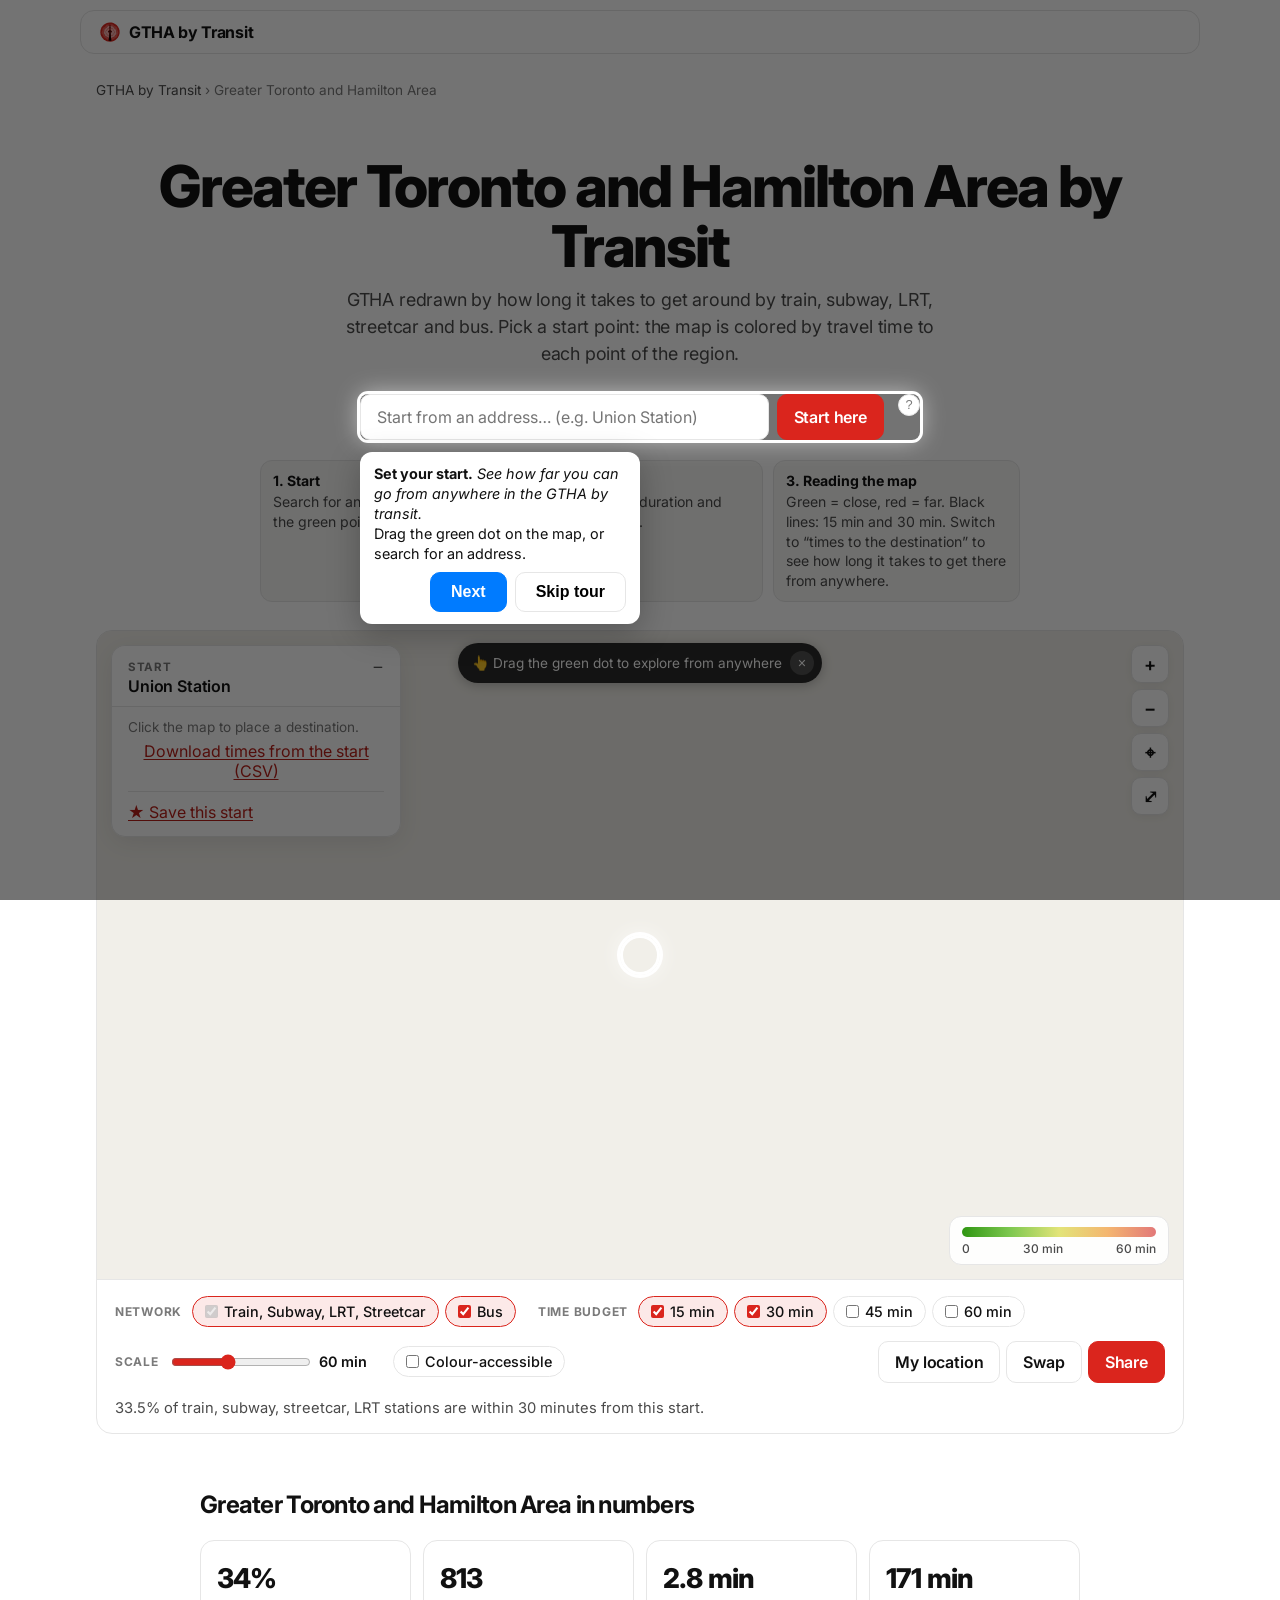
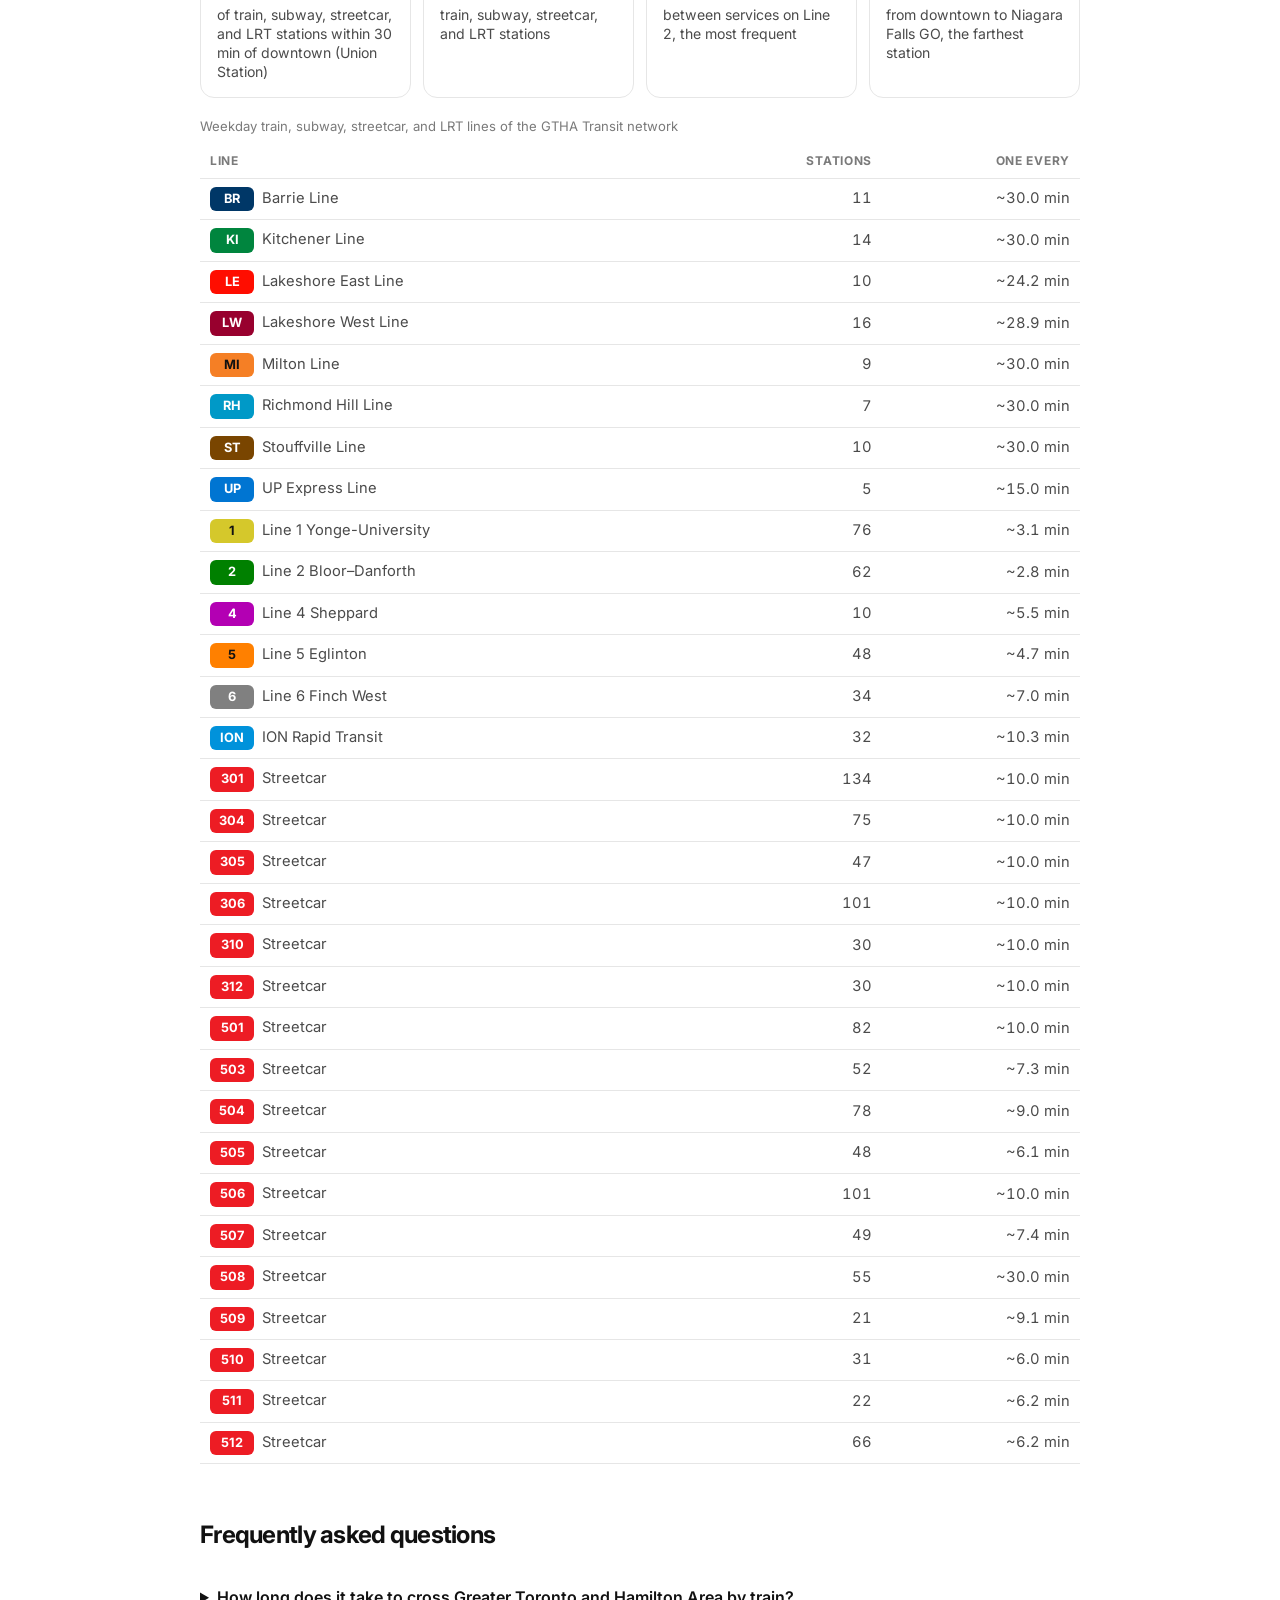
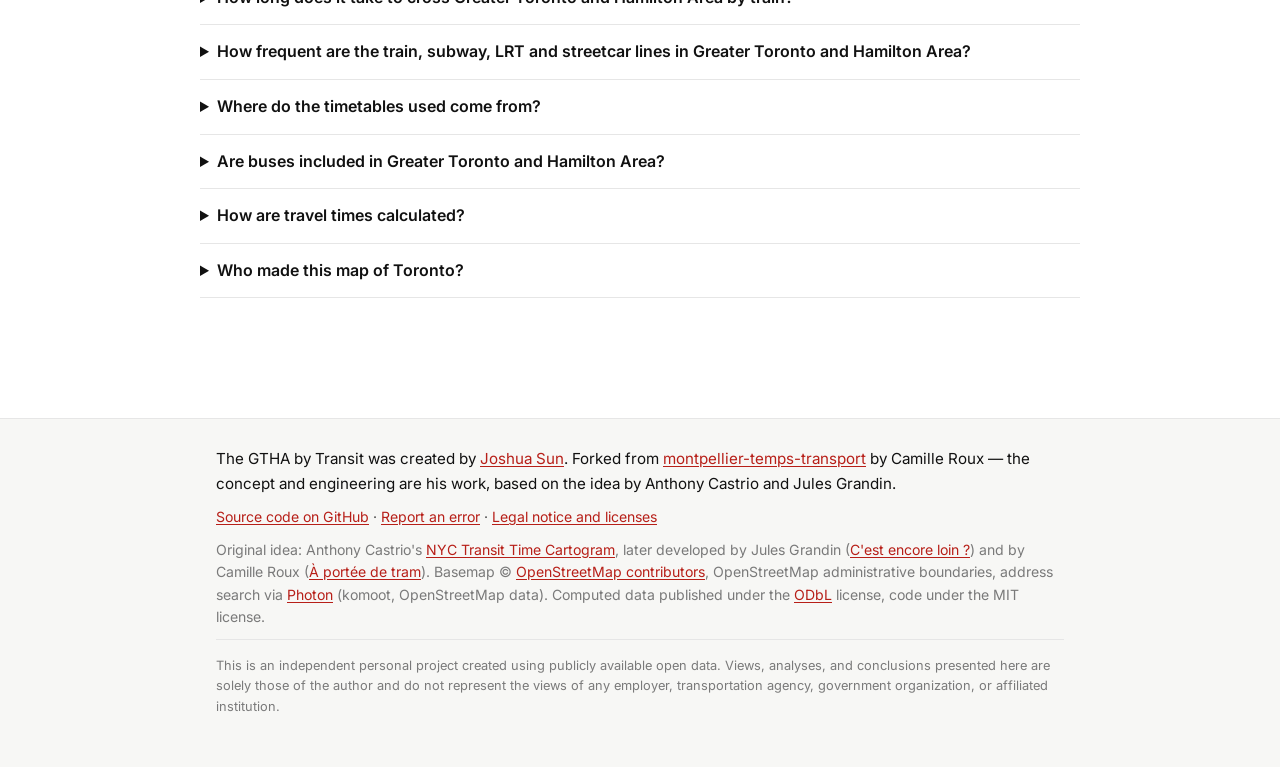
==== commit 5dd2ee9f: "Fix Worker cache: version worker.js URL" ====
--- a/site/gtha/index.html
+++ b/site/gtha/index.html
@@ -375,7 +375,7 @@
     </footer>
 
     <div id="toast" class="toast" role="status" hidden></div>
-    <script type="module" src="../app.js?v=fdd1e3d0"></script>
+    <script type="module" src="../app.js?v=a9f8beb5"></script>
     <script>
       // Cache the 52 MB network data for instant repeat visits.
       if ("serviceWorker" in navigator) {
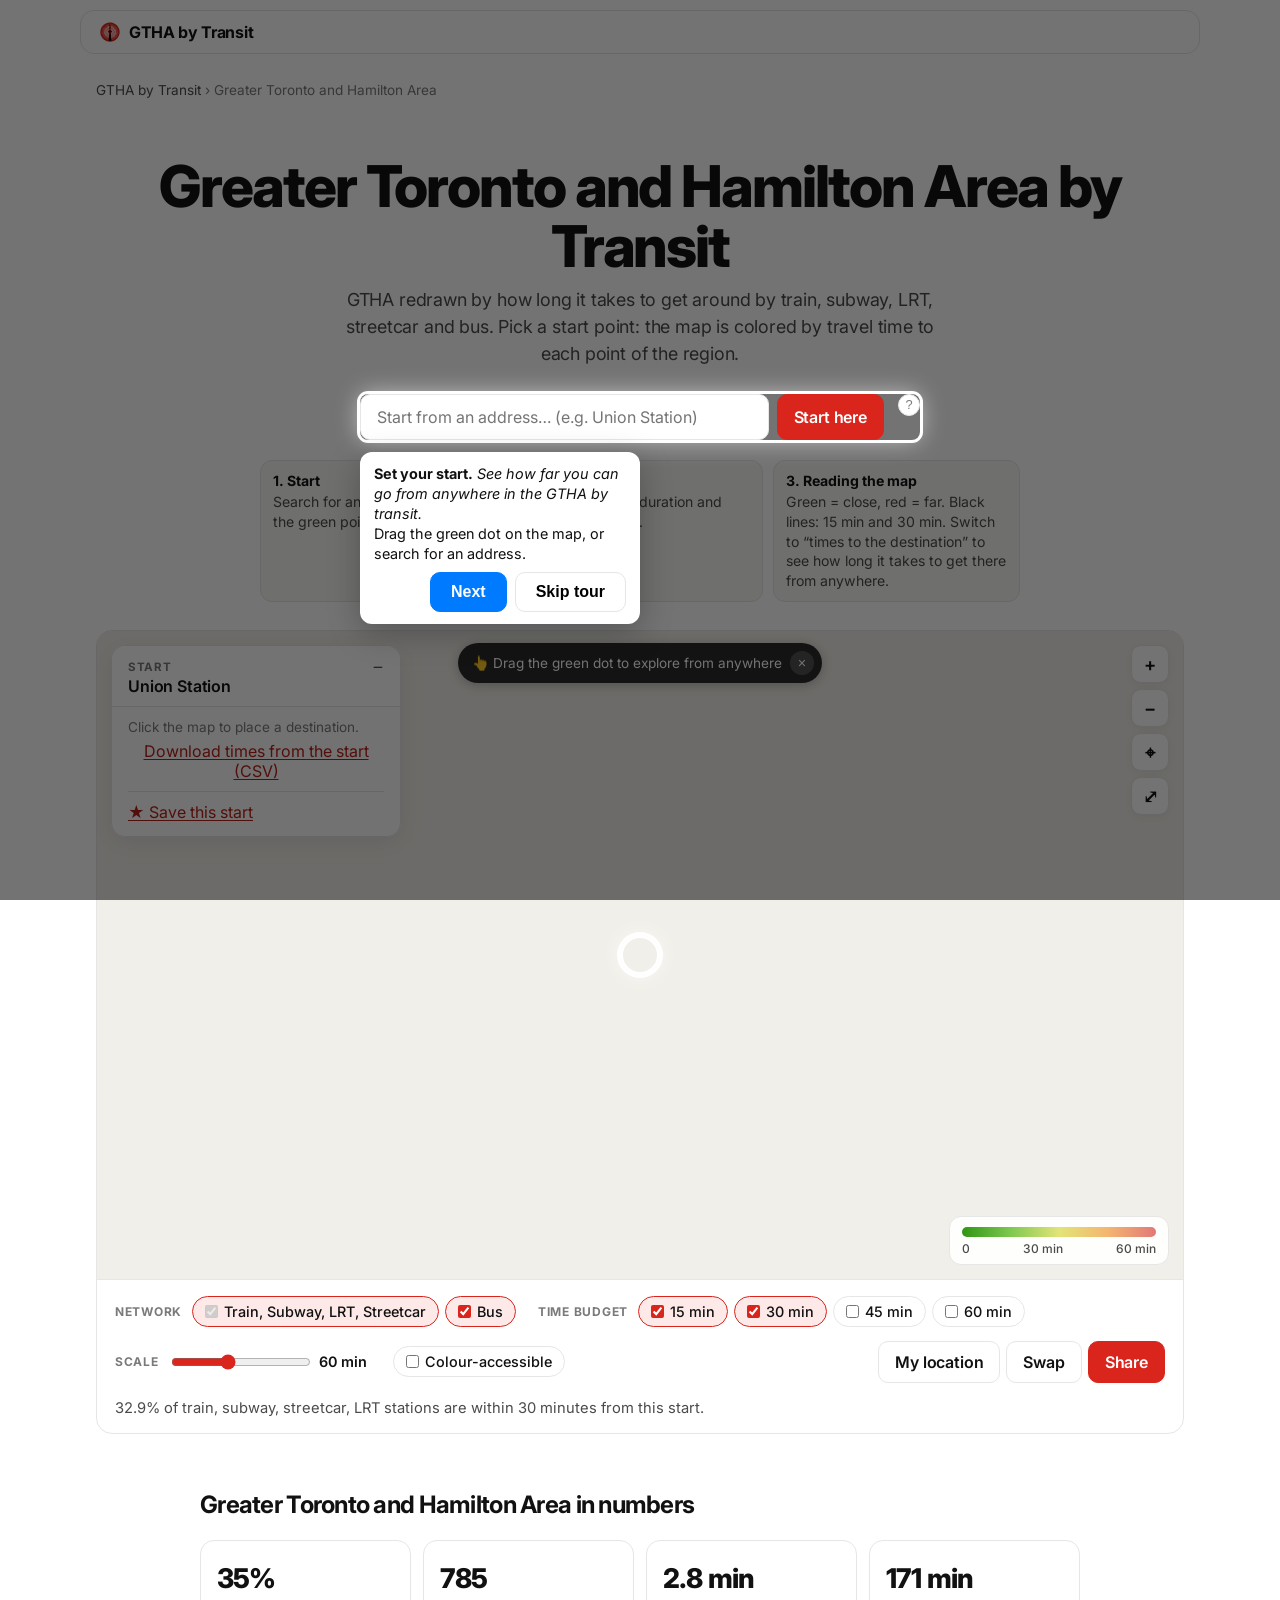
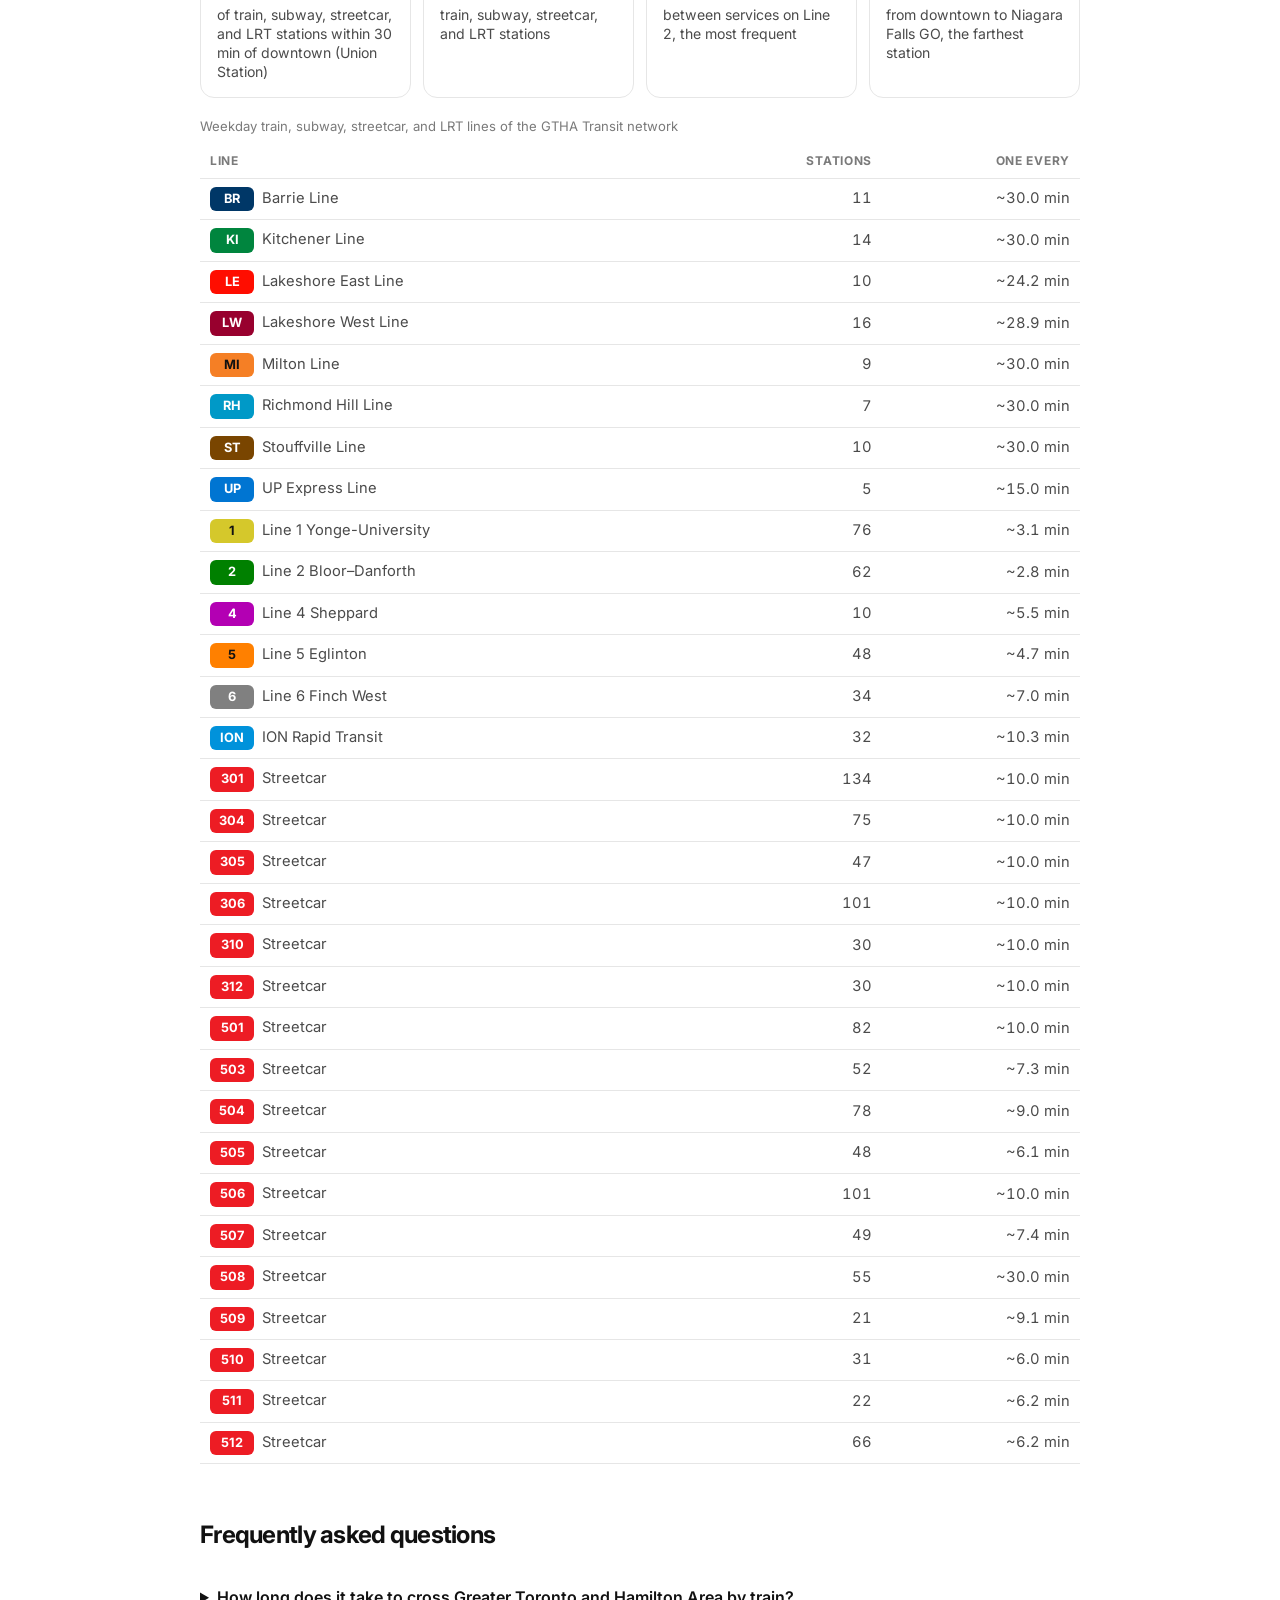
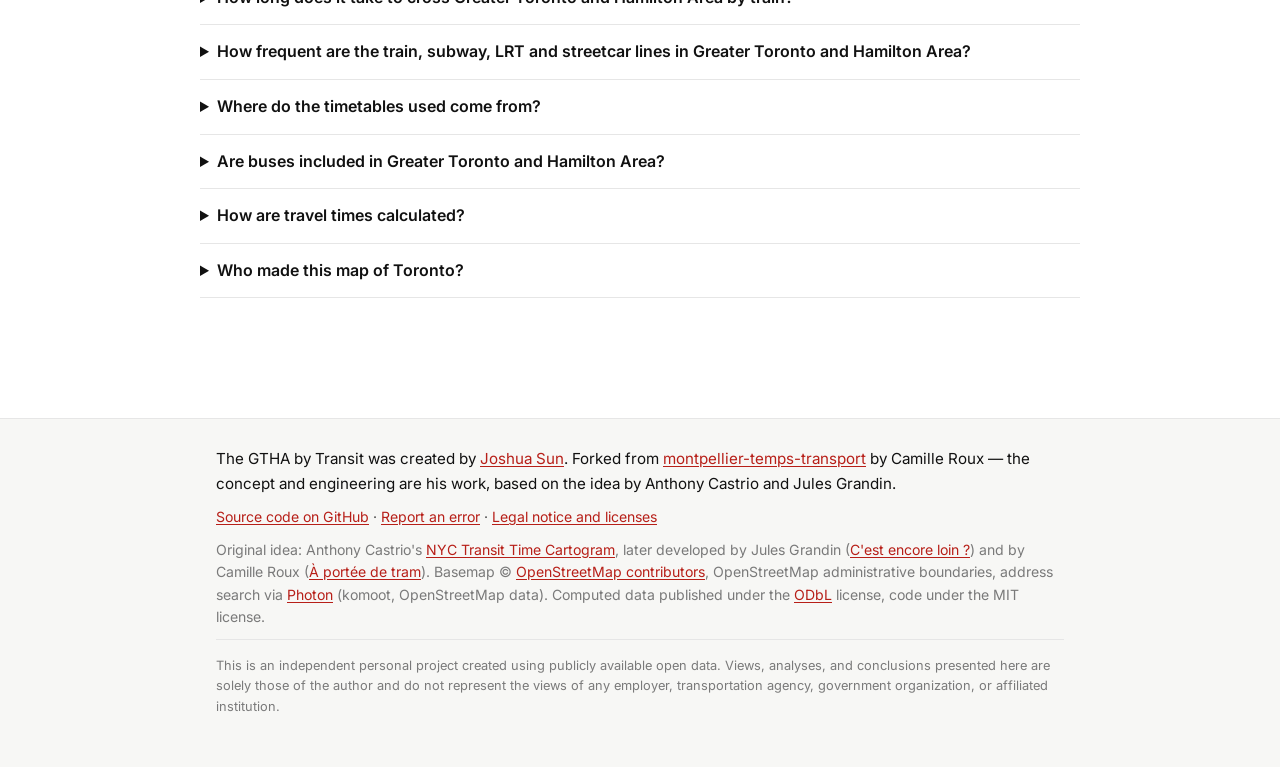
==== commit 0343f59b: "Rebuild GTHA heatmap on 2026-11-05 GTFS (17 feeds) - Reference day Thu 2026-11-05; 26,862 stations, " ====
--- a/site/gtha/index.html
+++ b/site/gtha/index.html
@@ -1,6 +1,14 @@
 <!doctype html>
 <html lang="en">
   <head>
+  <meta property="og:title" content="How far can you go by transit?">
+  <meta property="og:description" content="Explore the GTHA through transit travel time. Interactive heatmap of 26,862 stations across 16 transit agencies.">
+  <meta property="og:image" content="https://zhenhuasun.github.io/gtha-transit-travel-time/gtha/og-image.png">
+  <meta property="og:type" content="website">
+  <meta name="twitter:card" content="summary_large_image">
+  <meta name="twitter:title" content="How far can you go by transit?">
+  <meta name="twitter:description" content="Explore the GTHA through transit travel time.">
+  <meta name="twitter:image" content="https://zhenhuasun.github.io/gtha-transit-travel-time/gtha/og-image.png">
     <meta charset="utf-8" />
     <meta name="viewport" content="width=device-width, initial-scale=1" />
     <title>Greater Toronto and Hamilton Area by transit · Travel Time Map</title>
@@ -15,18 +23,9 @@
     <link rel="apple-touch-icon" href="../apple-touch-icon.png" />
     <meta name="author" content="zhenhuasun" />
     <link rel="author" href="https://github.com/zhenhuasun" />
-    <meta property="og:type" content="website" />
-    <meta property="og:locale" content="en_US" />
-    <meta property="og:site_name" content="GTHA by Transit" />
-    <meta property="og:title" content="Greater Toronto and Hamilton Area by Transit" />
-    <meta property="og:description" content="Transit travel-time map of Greater Toronto and Hamilton Area: pick a starting point and the whole city is colored by how long it takes to get there." />
-    <meta property="og:url" content="https://zhenhuasun.github.io/gtha-transit-travel-time/gtha/" />
-    <meta property="article:author" content="https://github.com/zhenhuasun" />
+                <meta property="article:author" content="https://github.com/zhenhuasun" />
     <meta property="article:published_time" content="2026-10-12T08:00:00+02:00" />
-    <meta name="twitter:card" content="summary_large_image" />
-    <meta name="twitter:title" content="Greater Toronto and Hamilton Area by Transit" />
-    <meta name="twitter:description" content="Transit travel-time map of Greater Toronto and Hamilton Area: pick a starting point and the whole city is colored by how long it takes to get there." />
-    <script type="application/ld+json">
+          <script type="application/ld+json">
     {
       "@context": "https://schema.org",
       "@graph": [
@@ -78,7 +77,7 @@
               "name": "How long does it take to cross Greater Toronto and Hamilton Area by transit?",
               "acceptedAnswer": {
                 "@type": "Answer",
-                "text": "From downtown (Union Station), 8% of train, subway, streetcar and LRT stations are within 15 minutes and 34% within 30 minutes, walking and waiting included. The farthest, Niagara Falls GO, is about 171 minutes away."
+                "text": "From downtown (Union Station), 8% of train, subway, streetcar and LRT stations are within 15 minutes and 35% within 30 minutes, walking and waiting included. The farthest, Niagara Falls GO, is about 171 minutes away."
               }
             },
             {
@@ -94,7 +93,7 @@
               "name": "Where do the timetables used come from?",
               "acceptedAnswer": {
                 "@type": "Answer",
-                "text": "From the scheduled timetables published by the GO Transit and other municipal transit network (GTFS format), downloaded on October 20, 2026. Travel times are for October 20, 2026, between 7 a.m. and 8 p.m."
+                "text": "From the scheduled timetables published by the GO Transit and other municipal transit network (GTFS format), downloaded on November 5, 2026. Travel times are for November 5, 2026, between 7 a.m. and 8 p.m."
               }
             },
             {
@@ -140,7 +139,7 @@
     <link rel="stylesheet" href="../styles.css?v=d7b95465" />
   </head>
   <body>
-    <script id="city-config" type="application/json">{"slug": "gtha", "name": "Greater Toronto and Hamilton Area", "dataVersion": "b46167c0", "dataBytes": 22379148, "defaultFrom": {"label": "Union Station", "lat": 43.6452, "lon": -79.3806}, "defaultBus": true, "defaultMaxMinutes": 60, "railNoun": "train", "railStations": "train, subway, streetcar, LRT stations", "busNoun": "bus", "geocoder": "photon", "searchBbox": [42.83, -81.36, 44.52, -78.06]}</script>
+    <script id="city-config" type="application/json">{"slug": "gtha", "name": "Greater Toronto and Hamilton Area", "dataVersion": "e35bc830", "dataBytes": 23168464, "defaultFrom": {"label": "Union Station", "lat": 43.6452, "lon": -79.3806}, "defaultBus": true, "defaultMaxMinutes": 60, "railNoun": "train", "railStations": "train, subway, streetcar, LRT stations", "busNoun": "bus", "geocoder": "photon", "searchBbox": [42.83, -81.36, 44.52, -78.06]}</script>
     <header class="topbar">
       <nav class="topbar-inner" aria-label="Main navigation">
         <a class="brand" href="../"><img src="../favicon.svg" width="22" height="22" alt="" /> GTHA by Transit</a>
@@ -279,8 +278,8 @@
       <section class="section" aria-labelledby="stats-title">
         <h2 id="stats-title">Greater Toronto and Hamilton Area in numbers</h2>
         <div class="stat-grid">
-          <div class="stat"><strong>34%</strong><span>of train, subway, streetcar, and LRT stations within 30 min of downtown (Union Station)</span></div>
-          <div class="stat"><strong>813</strong><span>train, subway, streetcar, and LRT stations</span></div>
+          <div class="stat"><strong>35%</strong><span>of train, subway, streetcar, and LRT stations within 30 min of downtown (Union Station)</span></div>
+          <div class="stat"><strong>785</strong><span>train, subway, streetcar, and LRT stations</span></div>
           <div class="stat"><strong>2.8 min</strong><span>between services on Line 2, the most frequent</span></div>
           <div class="stat"><strong>171 min</strong><span>from downtown to Niagara Falls GO, the farthest station</span></div>
         </div>
@@ -327,9 +326,9 @@
 
       <section class="section" aria-labelledby="faq-title">
         <h2 id="faq-title">Frequently asked questions</h2>
-        <details class="faq"><summary>How long does it take to cross Greater Toronto and Hamilton Area by train?</summary><p>From downtown (Union Station), 8% of train, subway, LRT and streetcar stations are within 15 minutes and 34% within 30 minutes, walking and waiting included. The farthest, Niagara Falls GO, is about 171 minutes away.</p></details>
-        <details class="faq"><summary>How frequent are the train, subway, LRT and streetcar lines in Greater Toronto and Hamilton Area?</summary><p>On a weekday during the day, the average interval between two services is Line 1 Yonge-University: 3.1 min, Line 2 Bloor-Danforth: 2.8 min, Line 4 Sheppard: 5.5 min, Barrie Line: 30 min, Kitchener Line: 30 min, Lakeshore East Line: 24.2 min, Lakeshore West Line: 28.9 min, Milton Line: 30 min, Richmond Hill Line: 30 min, Stouffville Line: 30 min, UP Express Line: 15 min, Line 5 Eglinton: 4.7 min, Line 6 Finch West: 7 min, ION light rail: 10.3 min, Streetcar 301: 10 min, Streetcar 304: 10 min, Streetcar 305: 10 min, Streetcar 306: 10 min, Streetcar 310: 10 min, Streetcar 312: 10 min, Streetcar 501: 10 min, Streetcar 503: 7.3 min, Streetcar 504: 9 min, Streetcar 505: 6.1 min, Streetcar 506: 10 min, Streetcar 507: 7.4 min, Streetcar 508: 30 min, Streetcar 509: 9.1 min, Streetcar 510: 6 min, Streetcar 511: 6.2 min, Streetcar 512: 6.2 min. The most frequent line is 2, with a service about every 2.8 minutes.</p></details>
-        <details class="faq"><summary>Where do the timetables used come from?</summary><p>From the scheduled timetables published by the GO Transit network (GTFS format, Metrolinx Open Data Licence), downloaded on 15 October 2026. Travel times are for Tuesday 20 October 2026, between 7 a.m. and 8 p.m.</p></details>
+        <details class="faq"><summary>How long does it take to cross Greater Toronto and Hamilton Area by train?</summary><p>From downtown (Union Station), 8% of train, subway, LRT and streetcar stations are within 15 minutes and 35% within 30 minutes, walking and waiting included. The farthest, Niagara Falls GO, is about 171 minutes away.</p></details>
+        <details class="faq"><summary>How frequent are the train, subway, LRT and streetcar lines in Greater Toronto and Hamilton Area?</summary><p>On a weekday during the day, the average interval between two services is Line 1 Yonge-University: 3.2 min, Line 2 Bloor-Danforth: 2.8 min, Line 4 Sheppard: 5.5 min, Barrie Line: 30 min, Kitchener Line: 30 min, Lakeshore East Line: 24.2 min, Lakeshore West Line: 28.9 min, Milton Line: 30 min, Richmond Hill Line: 30 min, Stouffville Line: 30 min, UP Express Line: 15 min, Line 5 Eglinton: 4.5 min, Line 6 Finch West: 7 min, ION light rail: 10.3 min, Streetcar 301: 10 min, Streetcar 304: 10 min, Streetcar 305: 10 min, Streetcar 306: 10 min, Streetcar 310: 10 min, Streetcar 312: 10 min, Streetcar 501: 10 min, Streetcar 503: 6.9 min, Streetcar 504: 9.6 min, Streetcar 505: 5.1 min, Streetcar 506: 10 min, Streetcar 507: 10 min, Streetcar 509: 9.2 min, Streetcar 510: 5.1 min, Streetcar 511: 6.2 min, Streetcar 512: 6 min. The most frequent line is 2, with a service about every 2.8 minutes.</p></details>
+        <details class="faq"><summary>Where do the timetables used come from?</summary><p>From the scheduled timetables published by the GO Transit network (GTFS format, Metrolinx Open Data Licence), downloaded on 5 November 2026. Travel times are for Thursday 5 November 2026, between 7 a.m. and 8 p.m.</p></details>
         <details class="faq"><summary>Are buses included in Greater Toronto and Hamilton Area?</summary><p>Yes, optionally. Waiting time at infrequent bus stops is capped at 15 minutes.</p></details>
         <details class="faq"><summary>How are travel times calculated?</summary><p>For each trip: walk to the stop at 4.5 km/h, waiting time equal to half the interval between two services, scheduled time between stops, transfers with 1.5 minutes of walking, plus 1 minute to reach the subway platform. No real-time data or disruptions.</p></details>
         <details class="faq"><summary>Who made this map of Toronto?</summary>
@@ -375,7 +374,7 @@
     </footer>
 
     <div id="toast" class="toast" role="status" hidden></div>
-    <script type="module" src="../app.js?v=a9f8beb5"></script>
+    <script type="module" src="../app.js?v=3c4c403c"></script>
     <script>
       // Cache the 52 MB network data for instant repeat visits.
       if ("serviceWorker" in navigator) {
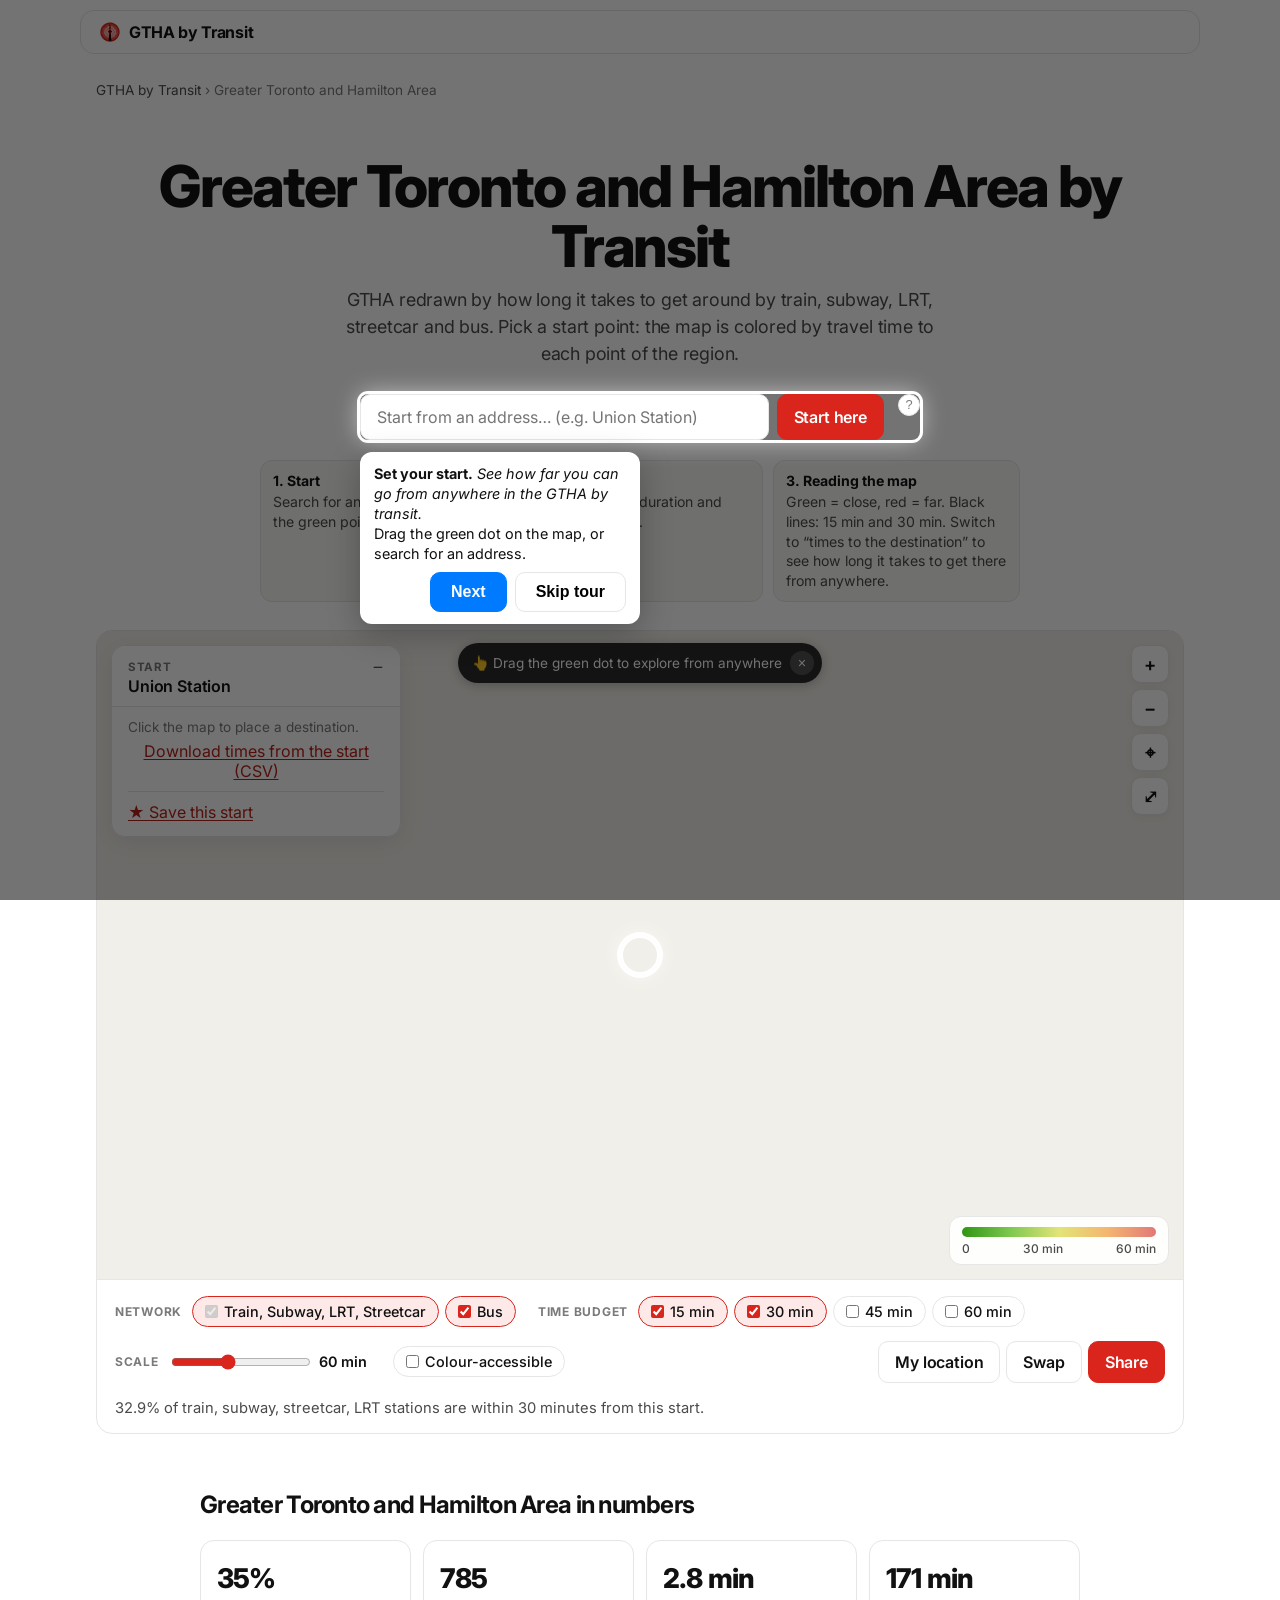
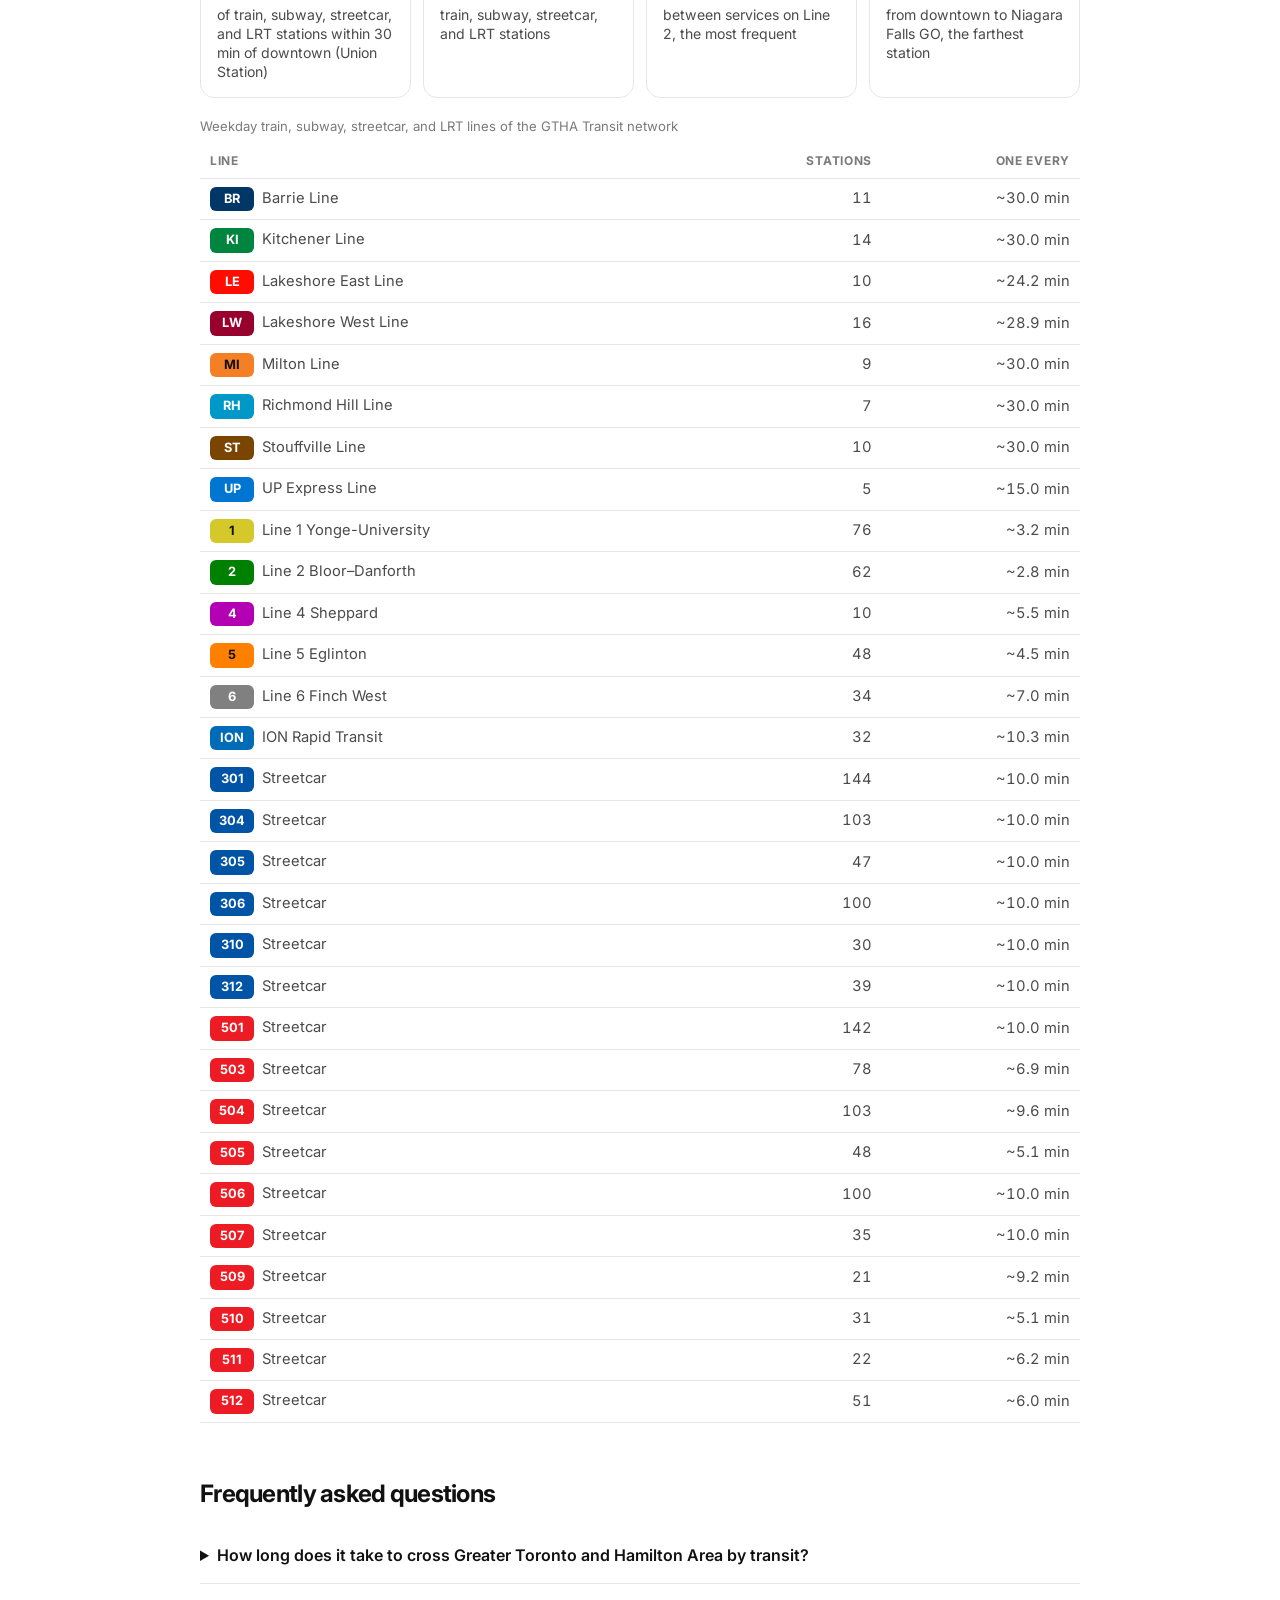
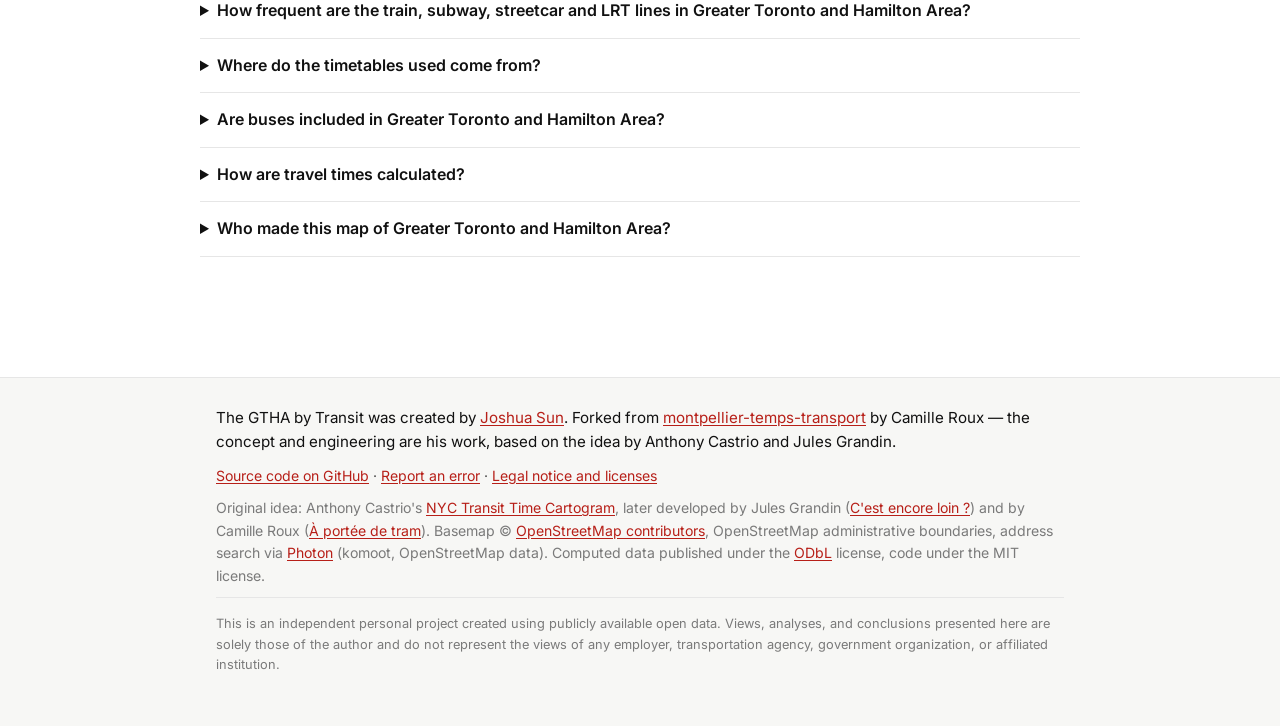
==== commit 1c68e549: "Audit and fix site copy (2026-11-05): sync GTHA table/FAQ/JSON-LD to Nov 5 build, fix legal dates, r" ====
--- a/site/gtha/index.html
+++ b/site/gtha/index.html
@@ -85,7 +85,7 @@
               "name": "How frequent are the train, subway, streetcar and LRT lines in Greater Toronto and Hamilton Area?",
               "acceptedAnswer": {
                 "@type": "Answer",
-                "text": "On a weekday during the day, the average interval between two services is Line 1 Yonge-University: 3.1 min, Line 2 Bloor-Danforth: 2.8 min, Line 4 Sheppard: 5.5 min, Line 5 Eglinton: 4.7 min, Line 6 Finch West: 7 min, streetcar 301: 10 min, streetcar 304: 10 min, streetcar 305: 10 min, streetcar 306: 10 min, streetcar 310: 10 min, streetcar 312: 10 min, streetcar 501: 10 min, streetcar 503: 7.3 min, streetcar 504: 9 min, streetcar 505: 6.1 min, streetcar 506: 10 min, streetcar 507: 7.4 min, streetcar 508: 30 min, streetcar 509: 9.1 min, streetcar 510: 6 min, streetcar 511: 6.2 min, streetcar 512: 6.2 min. The most frequent line is Line 2 Bloor–Danforth, with a service about every 2.8 minutes."
+                "text": "On a weekday during the day, the average interval between two services is Line 1 Yonge-University: 3.2 min, Line 2 Bloor-Danforth: 2.8 min, Line 4 Sheppard: 5.5 min, Barrie Line: 30 min, Kitchener Line: 30 min, Lakeshore East Line: 24.2 min, Lakeshore West Line: 28.9 min, Milton Line: 30 min, Richmond Hill Line: 30 min, Stouffville Line: 30 min, UP Express Line: 15 min, Line 5 Eglinton: 4.5 min, Line 6 Finch West: 7 min, ION light rail: 10.3 min, Streetcar 301: 10 min, Streetcar 304: 10 min, Streetcar 305: 10 min, Streetcar 306: 10 min, Streetcar 310: 10 min, Streetcar 312: 10 min, Streetcar 501: 10 min, Streetcar 503: 6.9 min, Streetcar 504: 9.6 min, Streetcar 505: 5.1 min, Streetcar 506: 10 min, Streetcar 507: 10 min, Streetcar 509: 9.2 min, Streetcar 510: 5.1 min, Streetcar 511: 6.2 min, Streetcar 512: 6 min. The most frequent line is 2, with a service about every 2.8 minutes."
               }
             },
             {
@@ -93,7 +93,7 @@
               "name": "Where do the timetables used come from?",
               "acceptedAnswer": {
                 "@type": "Answer",
-                "text": "From the scheduled timetables published by the GO Transit and other municipal transit network (GTFS format), downloaded on November 5, 2026. Travel times are for November 5, 2026, between 7 a.m. and 8 p.m."
+                "text": "From the scheduled timetables published by GO Transit and the municipal transit agencies (GTFS format), downloaded on 5 November 2026. Travel times are for Thursday 5 November 2026, between 7 a.m. and 8 p.m."
               }
             },
             {
@@ -101,7 +101,7 @@
               "name": "Are buses included in Greater Toronto and Hamilton Area?",
               "acceptedAnswer": {
                 "@type": "Answer",
-                "text": "Yes, optionall. Waiting time at infrequent bus stops is capped at 15 minutes."
+                "text": "Yes. Buses are included by default; use \"Bus\" under the map to hide them. Waiting time at infrequent bus stops is capped at 15 minutes."
               }
             },
             {
@@ -296,29 +296,28 @@
             <tr><td><span class="line-cell"><span class="line-badge" style="background:#0099c7;color:#fff">RH</span><span class="line-name">Richmond Hill Line</span></span></td><td>7</td><td>~30.0 min</td></tr>
             <tr><td><span class="line-cell"><span class="line-badge" style="background:#794500;color:#fff">ST</span><span class="line-name">Stouffville Line</span></span></td><td>10</td><td>~30.0 min</td></tr>
             <tr><td><span class="line-cell"><span class="line-badge" style="background:#0075D2;color:#fff">UP</span><span class="line-name">UP Express Line</span></span></td><td>5</td><td>~15.0 min</td></tr>
-            <tr><td><span class="line-cell"><span class="line-badge" style="background:#D5C82B;color:#111">1</span><span class="line-name">Line 1 Yonge-University</span></span></td><td>76</td><td>~3.1 min</td></tr>
+            <tr><td><span class="line-cell"><span class="line-badge" style="background:#D5C82B;color:#111">1</span><span class="line-name">Line 1 Yonge-University</span></span></td><td>76</td><td>~3.2 min</td></tr>
             <tr><td><span class="line-cell"><span class="line-badge" style="background:#008000;color:#fff">2</span><span class="line-name">Line 2 Bloor–Danforth</span></span></td><td>62</td><td>~2.8 min</td></tr>
             <tr><td><span class="line-cell"><span class="line-badge" style="background:#B300B3;color:#fff">4</span><span class="line-name">Line 4 Sheppard</span></span></td><td>10</td><td>~5.5 min</td></tr>
-            <tr><td><span class="line-cell"><span class="line-badge" style="background:#FF8000;color:#111">5</span><span class="line-name">Line 5 Eglinton</span></span></td><td>48</td><td>~4.7 min</td></tr>
+            <tr><td><span class="line-cell"><span class="line-badge" style="background:#FF8000;color:#111">5</span><span class="line-name">Line 5 Eglinton</span></span></td><td>48</td><td>~4.5 min</td></tr>
             <tr><td><span class="line-cell"><span class="line-badge" style="background:#808080;color:#fff">6</span><span class="line-name">Line 6 Finch West</span></span></td><td>34</td><td>~7.0 min</td></tr>
-            <tr><td><span class="line-cell"><span class="line-badge" style="background:#0092DB;color:#fff">ION</span><span class="line-name">ION Rapid Transit</span></span></td><td>32</td><td>~10.3 min</td></tr>
-            <tr><td><span class="line-cell"><span class="line-badge" style="background:#ED1C24;color:#fff">301</span><span class="line-name">Streetcar</span></span></td><td>134</td><td>~10.0 min</td></tr>
-            <tr><td><span class="line-cell"><span class="line-badge" style="background:#ED1C24;color:#fff">304</span><span class="line-name">Streetcar</span></span></td><td>75</td><td>~10.0 min</td></tr>
-            <tr><td><span class="line-cell"><span class="line-badge" style="background:#ED1C24;color:#fff">305</span><span class="line-name">Streetcar</span></span></td><td>47</td><td>~10.0 min</td></tr>
-            <tr><td><span class="line-cell"><span class="line-badge" style="background:#ED1C24;color:#fff">306</span><span class="line-name">Streetcar</span></span></td><td>101</td><td>~10.0 min</td></tr>
-            <tr><td><span class="line-cell"><span class="line-badge" style="background:#ED1C24;color:#fff">310</span><span class="line-name">Streetcar</span></span></td><td>30</td><td>~10.0 min</td></tr>
-            <tr><td><span class="line-cell"><span class="line-badge" style="background:#ED1C24;color:#fff">312</span><span class="line-name">Streetcar</span></span></td><td>30</td><td>~10.0 min</td></tr>
-            <tr><td><span class="line-cell"><span class="line-badge" style="background:#ED1C24;color:#fff">501</span><span class="line-name">Streetcar</span></span></td><td>82</td><td>~10.0 min</td></tr>
-            <tr><td><span class="line-cell"><span class="line-badge" style="background:#ED1C24;color:#fff">503</span><span class="line-name">Streetcar</span></span></td><td>52</td><td>~7.3 min</td></tr>
-            <tr><td><span class="line-cell"><span class="line-badge" style="background:#ED1C24;color:#fff">504</span><span class="line-name">Streetcar</span></span></td><td>78</td><td>~9.0 min</td></tr>
-            <tr><td><span class="line-cell"><span class="line-badge" style="background:#ED1C24;color:#fff">505</span><span class="line-name">Streetcar</span></span></td><td>48</td><td>~6.1 min</td></tr>
-            <tr><td><span class="line-cell"><span class="line-badge" style="background:#ED1C24;color:#fff">506</span><span class="line-name">Streetcar</span></span></td><td>101</td><td>~10.0 min</td></tr>
-            <tr><td><span class="line-cell"><span class="line-badge" style="background:#ED1C24;color:#fff">507</span><span class="line-name">Streetcar</span></span></td><td>49</td><td>~7.4 min</td></tr>
-            <tr><td><span class="line-cell"><span class="line-badge" style="background:#ED1C24;color:#fff">508</span><span class="line-name">Streetcar</span></span></td><td>55</td><td>~30.0 min</td></tr>
-            <tr><td><span class="line-cell"><span class="line-badge" style="background:#ED1C24;color:#fff">509</span><span class="line-name">Streetcar</span></span></td><td>21</td><td>~9.1 min</td></tr>
-            <tr><td><span class="line-cell"><span class="line-badge" style="background:#ED1C24;color:#fff">510</span><span class="line-name">Streetcar</span></span></td><td>31</td><td>~6.0 min</td></tr>
+            <tr><td><span class="line-cell"><span class="line-badge" style="background:#006bb7;color:#fff">ION</span><span class="line-name">ION Rapid Transit</span></span></td><td>32</td><td>~10.3 min</td></tr>
+            <tr><td><span class="line-cell"><span class="line-badge" style="background:#0054A6;color:#fff">301</span><span class="line-name">Streetcar</span></span></td><td>144</td><td>~10.0 min</td></tr>
+            <tr><td><span class="line-cell"><span class="line-badge" style="background:#0054A6;color:#fff">304</span><span class="line-name">Streetcar</span></span></td><td>103</td><td>~10.0 min</td></tr>
+            <tr><td><span class="line-cell"><span class="line-badge" style="background:#0054A6;color:#fff">305</span><span class="line-name">Streetcar</span></span></td><td>47</td><td>~10.0 min</td></tr>
+            <tr><td><span class="line-cell"><span class="line-badge" style="background:#0054A6;color:#fff">306</span><span class="line-name">Streetcar</span></span></td><td>100</td><td>~10.0 min</td></tr>
+            <tr><td><span class="line-cell"><span class="line-badge" style="background:#0054A6;color:#fff">310</span><span class="line-name">Streetcar</span></span></td><td>30</td><td>~10.0 min</td></tr>
+            <tr><td><span class="line-cell"><span class="line-badge" style="background:#0054A6;color:#fff">312</span><span class="line-name">Streetcar</span></span></td><td>39</td><td>~10.0 min</td></tr>
+            <tr><td><span class="line-cell"><span class="line-badge" style="background:#ED1C24;color:#fff">501</span><span class="line-name">Streetcar</span></span></td><td>142</td><td>~10.0 min</td></tr>
+            <tr><td><span class="line-cell"><span class="line-badge" style="background:#ED1C24;color:#fff">503</span><span class="line-name">Streetcar</span></span></td><td>78</td><td>~6.9 min</td></tr>
+            <tr><td><span class="line-cell"><span class="line-badge" style="background:#ED1C24;color:#fff">504</span><span class="line-name">Streetcar</span></span></td><td>103</td><td>~9.6 min</td></tr>
+            <tr><td><span class="line-cell"><span class="line-badge" style="background:#ED1C24;color:#fff">505</span><span class="line-name">Streetcar</span></span></td><td>48</td><td>~5.1 min</td></tr>
+            <tr><td><span class="line-cell"><span class="line-badge" style="background:#ED1C24;color:#fff">506</span><span class="line-name">Streetcar</span></span></td><td>100</td><td>~10.0 min</td></tr>
+            <tr><td><span class="line-cell"><span class="line-badge" style="background:#ED1C24;color:#fff">507</span><span class="line-name">Streetcar</span></span></td><td>35</td><td>~10.0 min</td></tr>
+            <tr><td><span class="line-cell"><span class="line-badge" style="background:#ED1C24;color:#fff">509</span><span class="line-name">Streetcar</span></span></td><td>21</td><td>~9.2 min</td></tr>
+            <tr><td><span class="line-cell"><span class="line-badge" style="background:#ED1C24;color:#fff">510</span><span class="line-name">Streetcar</span></span></td><td>31</td><td>~5.1 min</td></tr>
             <tr><td><span class="line-cell"><span class="line-badge" style="background:#ED1C24;color:#fff">511</span><span class="line-name">Streetcar</span></span></td><td>22</td><td>~6.2 min</td></tr>
-            <tr><td><span class="line-cell"><span class="line-badge" style="background:#ED1C24;color:#fff">512</span><span class="line-name">Streetcar</span></span></td><td>66</td><td>~6.2 min</td></tr>
+            <tr><td><span class="line-cell"><span class="line-badge" style="background:#ED1C24;color:#fff">512</span><span class="line-name">Streetcar</span></span></td><td>51</td><td>~6.0 min</td></tr>
           
           </tbody>
         </table>
@@ -326,13 +325,13 @@
 
       <section class="section" aria-labelledby="faq-title">
         <h2 id="faq-title">Frequently asked questions</h2>
-        <details class="faq"><summary>How long does it take to cross Greater Toronto and Hamilton Area by train?</summary><p>From downtown (Union Station), 8% of train, subway, LRT and streetcar stations are within 15 minutes and 35% within 30 minutes, walking and waiting included. The farthest, Niagara Falls GO, is about 171 minutes away.</p></details>
-        <details class="faq"><summary>How frequent are the train, subway, LRT and streetcar lines in Greater Toronto and Hamilton Area?</summary><p>On a weekday during the day, the average interval between two services is Line 1 Yonge-University: 3.2 min, Line 2 Bloor-Danforth: 2.8 min, Line 4 Sheppard: 5.5 min, Barrie Line: 30 min, Kitchener Line: 30 min, Lakeshore East Line: 24.2 min, Lakeshore West Line: 28.9 min, Milton Line: 30 min, Richmond Hill Line: 30 min, Stouffville Line: 30 min, UP Express Line: 15 min, Line 5 Eglinton: 4.5 min, Line 6 Finch West: 7 min, ION light rail: 10.3 min, Streetcar 301: 10 min, Streetcar 304: 10 min, Streetcar 305: 10 min, Streetcar 306: 10 min, Streetcar 310: 10 min, Streetcar 312: 10 min, Streetcar 501: 10 min, Streetcar 503: 6.9 min, Streetcar 504: 9.6 min, Streetcar 505: 5.1 min, Streetcar 506: 10 min, Streetcar 507: 10 min, Streetcar 509: 9.2 min, Streetcar 510: 5.1 min, Streetcar 511: 6.2 min, Streetcar 512: 6 min. The most frequent line is 2, with a service about every 2.8 minutes.</p></details>
-        <details class="faq"><summary>Where do the timetables used come from?</summary><p>From the scheduled timetables published by the GO Transit network (GTFS format, Metrolinx Open Data Licence), downloaded on 5 November 2026. Travel times are for Thursday 5 November 2026, between 7 a.m. and 8 p.m.</p></details>
-        <details class="faq"><summary>Are buses included in Greater Toronto and Hamilton Area?</summary><p>Yes, optionally. Waiting time at infrequent bus stops is capped at 15 minutes.</p></details>
+        <details class="faq"><summary>How long does it take to cross Greater Toronto and Hamilton Area by transit?</summary><p>From downtown (Union Station), 8% of train, subway, LRT and streetcar stations are within 15 minutes and 35% within 30 minutes, walking and waiting included. The farthest, Niagara Falls GO, is about 171 minutes away.</p></details>
+        <details class="faq"><summary>How frequent are the train, subway, streetcar and LRT lines in Greater Toronto and Hamilton Area?</summary><p>On a weekday during the day, the average interval between two services is Line 1 Yonge-University: 3.2 min, Line 2 Bloor-Danforth: 2.8 min, Line 4 Sheppard: 5.5 min, Barrie Line: 30 min, Kitchener Line: 30 min, Lakeshore East Line: 24.2 min, Lakeshore West Line: 28.9 min, Milton Line: 30 min, Richmond Hill Line: 30 min, Stouffville Line: 30 min, UP Express Line: 15 min, Line 5 Eglinton: 4.5 min, Line 6 Finch West: 7 min, ION light rail: 10.3 min, Streetcar 301: 10 min, Streetcar 304: 10 min, Streetcar 305: 10 min, Streetcar 306: 10 min, Streetcar 310: 10 min, Streetcar 312: 10 min, Streetcar 501: 10 min, Streetcar 503: 6.9 min, Streetcar 504: 9.6 min, Streetcar 505: 5.1 min, Streetcar 506: 10 min, Streetcar 507: 10 min, Streetcar 509: 9.2 min, Streetcar 510: 5.1 min, Streetcar 511: 6.2 min, Streetcar 512: 6 min. The most frequent line is 2, with a service about every 2.8 minutes.</p></details>
+        <details class="faq"><summary>Where do the timetables used come from?</summary><p>From the scheduled timetables published by GO Transit and the municipal transit agencies (GTFS format), downloaded on 5 November 2026. Travel times are for Thursday 5 November 2026, between 7 a.m. and 8 p.m.</p></details>
+        <details class="faq"><summary>Are buses included in Greater Toronto and Hamilton Area?</summary><p>Yes. Buses are included by default; use &quot;Bus&quot; under the map to hide them. Waiting time at infrequent bus stops is capped at 15 minutes.</p></details>
         <details class="faq"><summary>How are travel times calculated?</summary><p>For each trip: walk to the stop at 4.5 km/h, waiting time equal to half the interval between two services, scheduled time between stops, transfers with 1.5 minutes of walking, plus 1 minute to reach the subway platform. No real-time data or disruptions.</p></details>
-        <details class="faq"><summary>Who made this map of Toronto?</summary>
-          <p>The GTHA by Transit was created by <a href="https://github.com/zhenhuasun">Joshua Sun</a>, using TTC schedules.
+        <details class="faq"><summary>Who made this map of Greater Toronto and Hamilton Area?</summary>
+          <p>The GTHA by Transit was created by <a href="https://github.com/zhenhuasun">Joshua Sun</a>, using GO Transit and municipal transit schedules.
             The code is open on <a href="https://github.com/zhenhuasun/gtha-transit-travel-time">GitHub</a>.
             The idea comes from <a href="https://castrio.me/nyc/">NYC Transit Time Cartogram</a> by Anthony Castrio, 
             later adapted to Paris by Jules Grandin (<a href="https://julesgrandin.github.io/paris-temps-transport/">C'est encore loin&nbsp;?</a>), 
